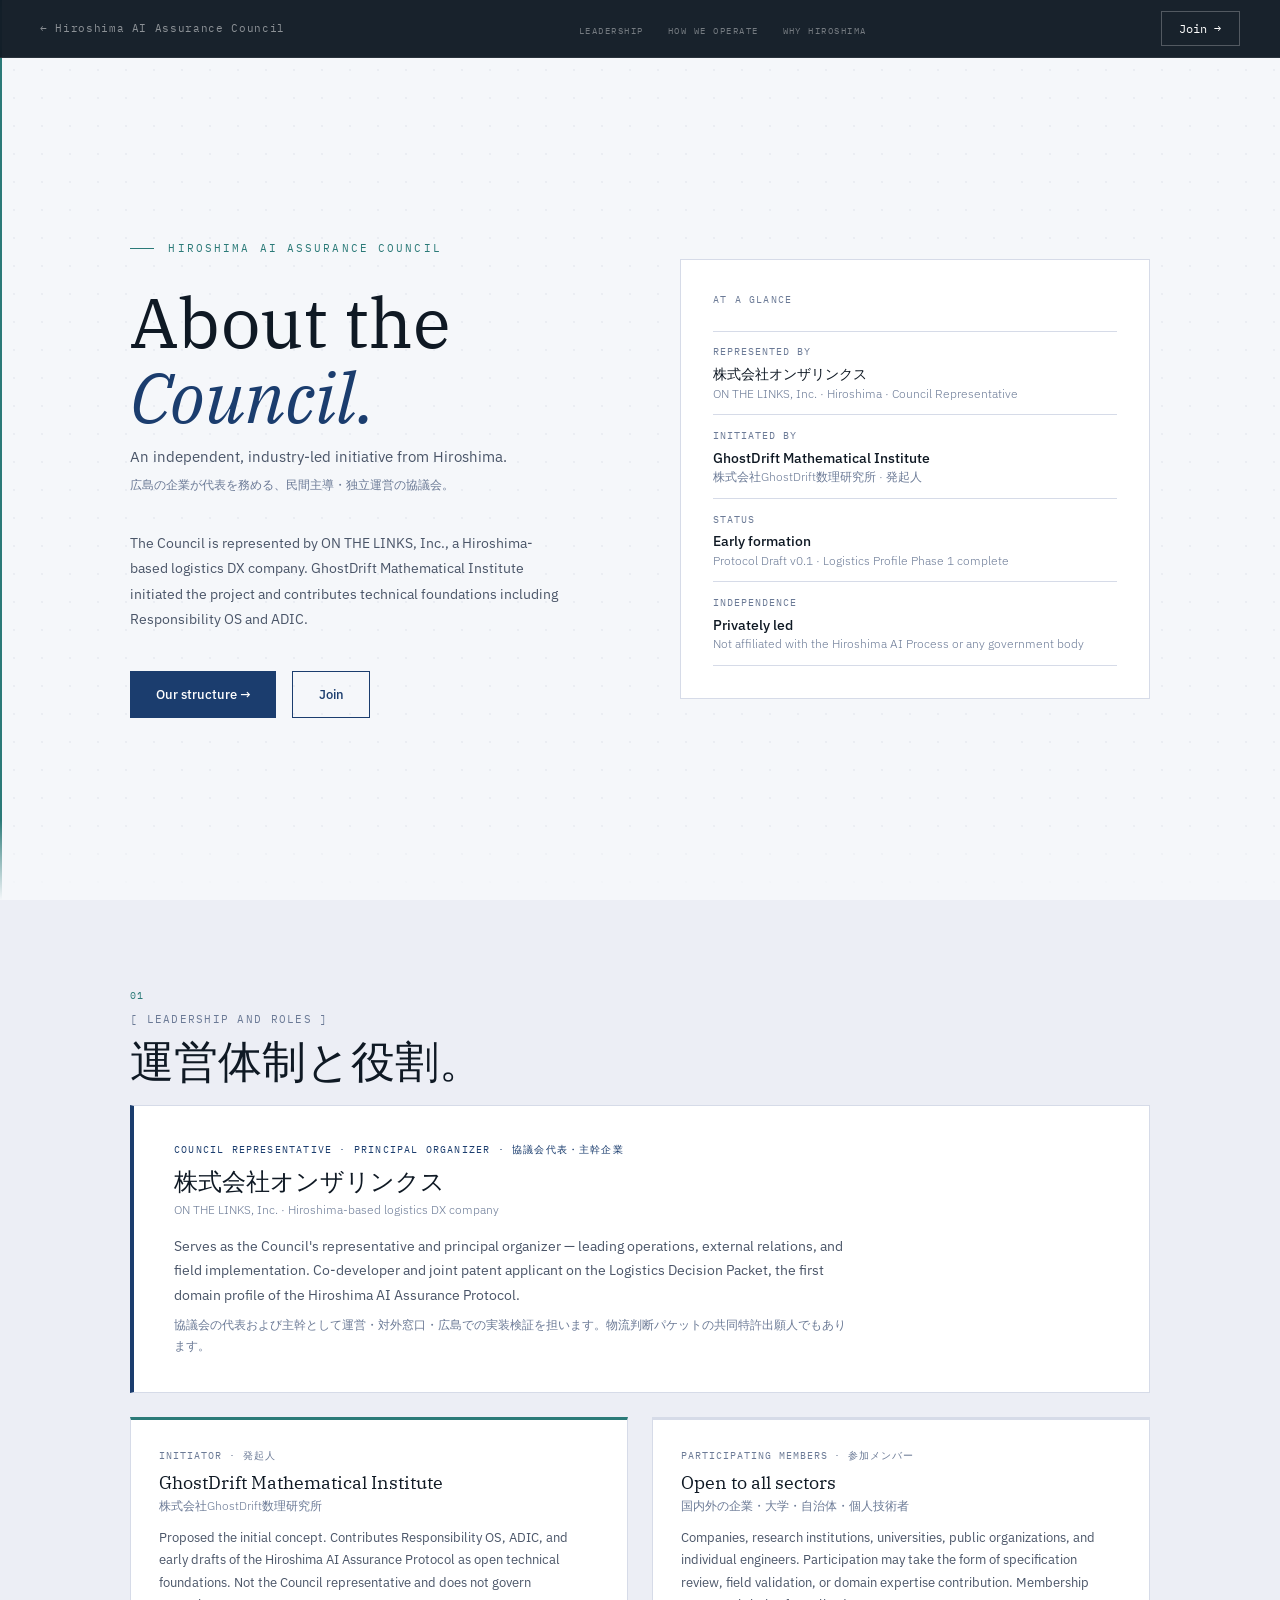
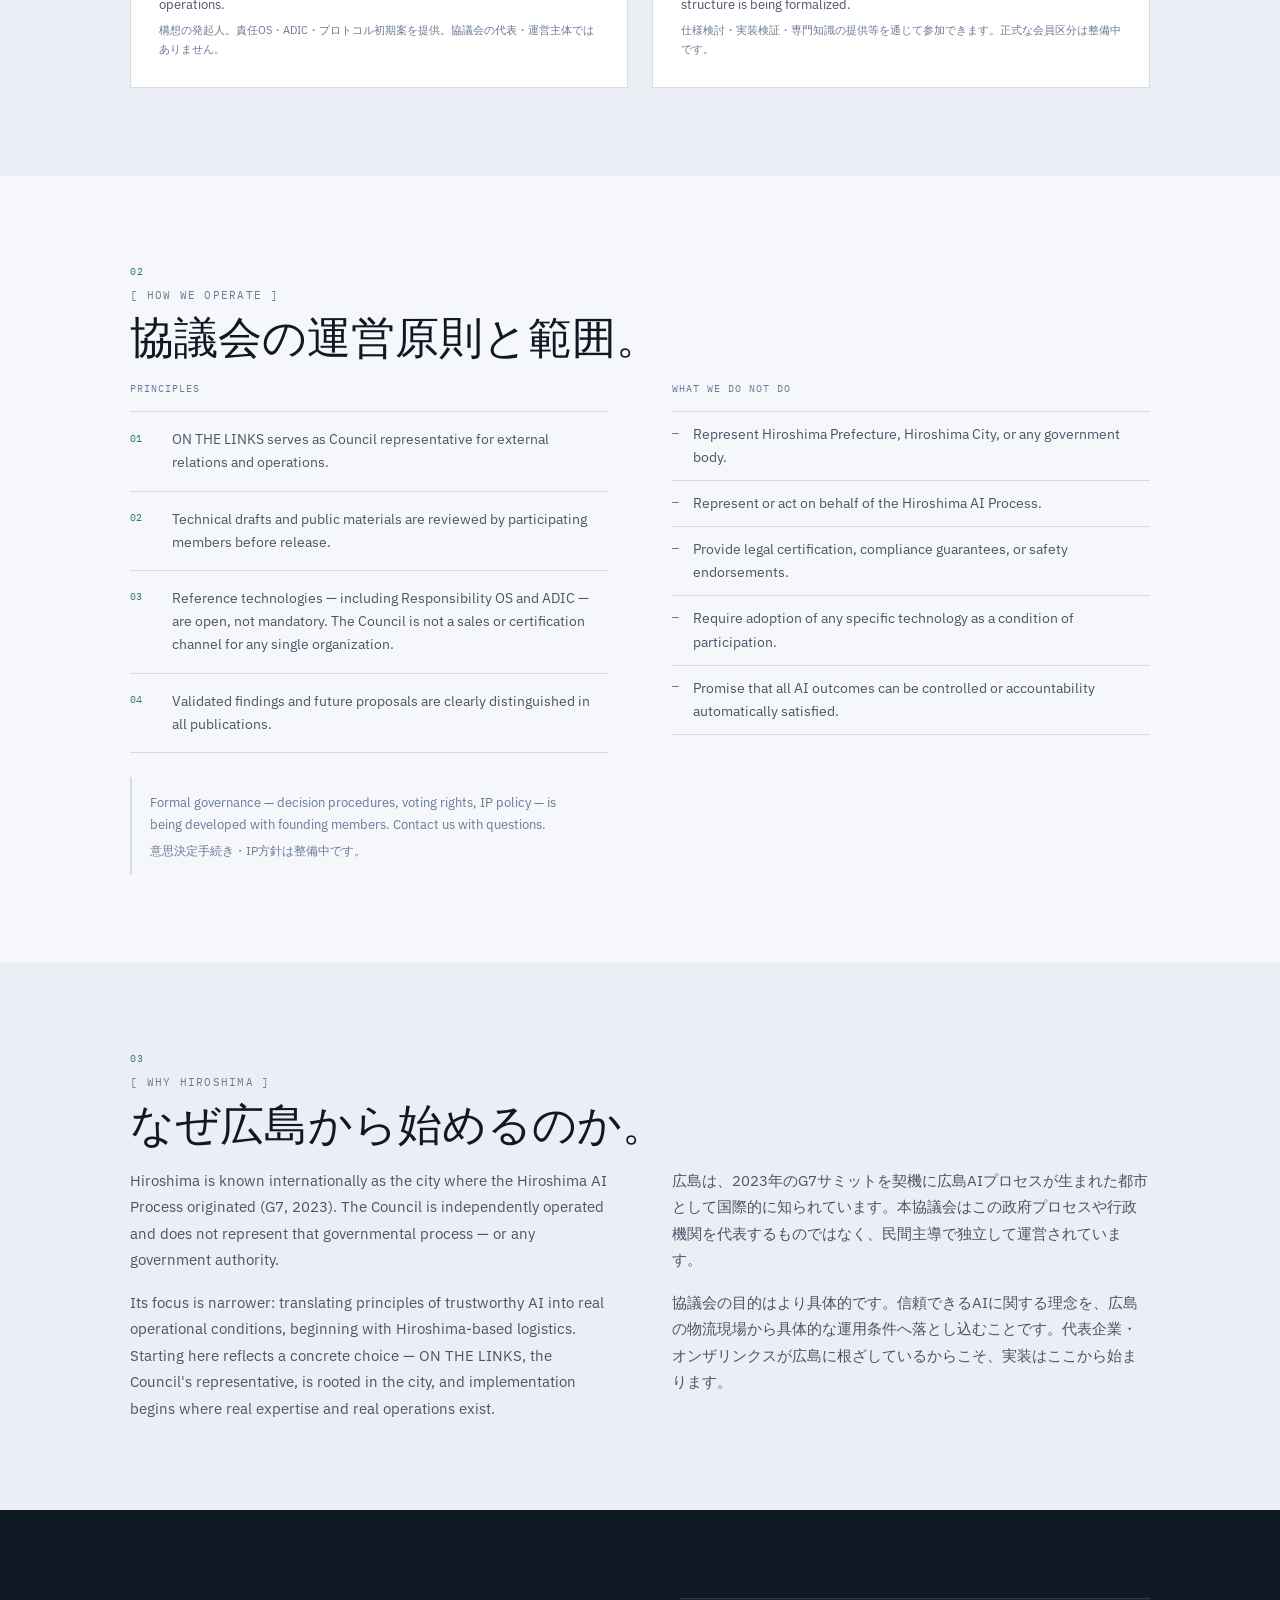
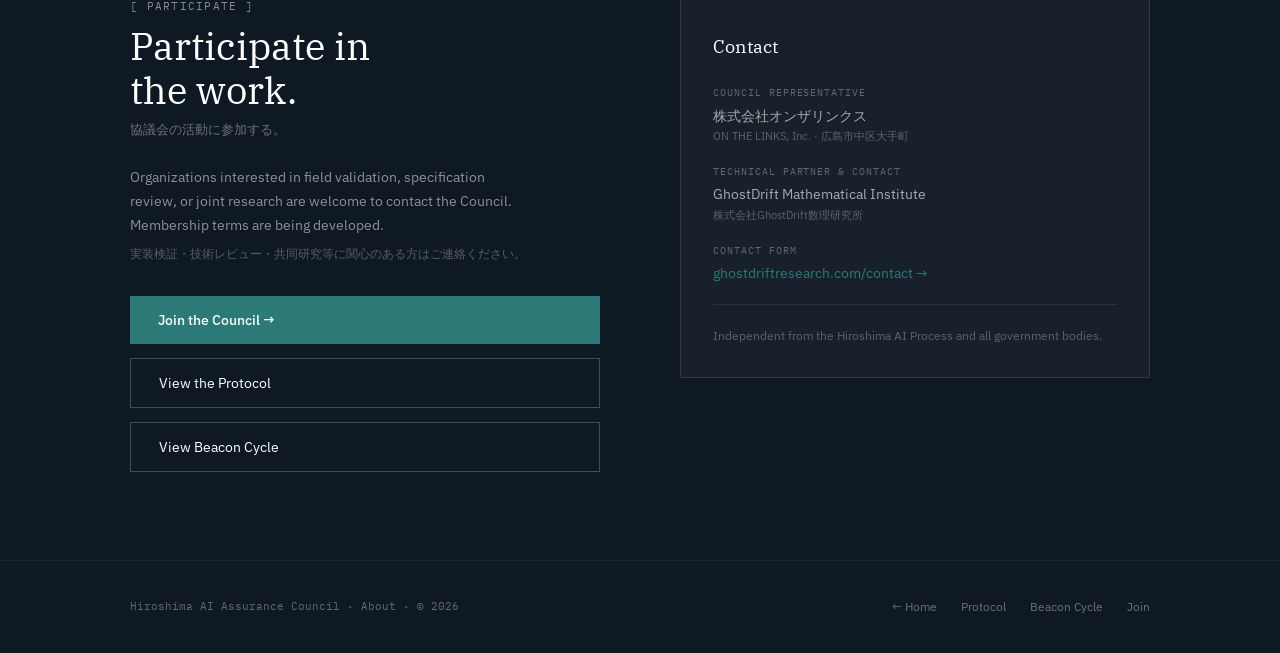
==== about.html @ 60a73d81 "Add files via upload" ====
<!DOCTYPE html>
<html lang="en">
<head>
<meta charset="UTF-8">
<meta name="viewport" content="width=device-width, initial-scale=1.0">
<title>About — Hiroshima AI Assurance Council</title>
<meta name="description" content="The Hiroshima AI Assurance Council is an independent, industry-led initiative represented by ON THE LINKS, Inc., a Hiroshima-based company. Initiated by GhostDrift Mathematical Institute.">
<meta property="og:title" content="About — Hiroshima AI Assurance Council">
<meta property="og:type" content="website">
<link rel="preconnect" href="https://fonts.googleapis.com">
<link href="https://fonts.googleapis.com/css2?family=IBM+Plex+Serif:ital,wght@0,300;0,400;0,500;1,300;1,400&family=IBM+Plex+Sans:wght@300;400;500;600&family=IBM+Plex+Mono:wght@400;500&display=swap" rel="stylesheet">
<style>
:root {
  --bg:#F5F7FA; --bg-alt:#ECEEF5; --bg-dk:#0F1924;
  --ink:#0F1924; --ink-mid:#4A5568; --ink-sub:#6B7A96;
  --brand:#1B3D6E; --accent:#2B7A78; --acc-pale:rgba(43,122,120,0.09);
  --rule:#D6DBE8; --white:#FFFFFF;
  --serif:'IBM Plex Serif',Georgia,serif;
  --sans:'IBM Plex Sans',system-ui,sans-serif;
  --mono:'IBM Plex Mono',monospace;
}
*,*::before,*::after{box-sizing:border-box;margin:0;padding:0}
html{scroll-behavior:smooth}
body{font-family:var(--sans);background:var(--bg);color:var(--ink);line-height:1.65;-webkit-font-smoothing:antialiased}
a{color:inherit;text-decoration:none}

.skip{position:absolute;top:-100%;left:0;background:var(--accent);color:var(--white);padding:0.5rem 1rem;font-size:0.9rem;z-index:999}
.skip:focus{top:0}

/* NAV */
.pnav{position:fixed;top:0;left:0;right:0;z-index:300;height:58px;display:flex;align-items:center;justify-content:space-between;gap:1rem;padding:0 2.5rem;background:rgba(15,25,36,0.96);backdrop-filter:blur(14px);border-bottom:1px solid rgba(255,255,255,0.08)}
.pnav-back{font-family:var(--mono);font-size:0.68rem;letter-spacing:0.06em;color:rgba(255,255,255,0.5);transition:color 0.18s;flex-shrink:0}
.pnav-back:hover{color:var(--accent)}
.pnav-links{display:flex;gap:1.5rem;list-style:none}
.pnav-links a{font-family:var(--mono);font-size:0.58rem;letter-spacing:0.16em;text-transform:uppercase;color:rgba(255,255,255,0.4);transition:color 0.18s}
.pnav-links a:hover{color:var(--accent)}
.pnav-right{display:flex;align-items:center;gap:1rem}
.pnav-join{font-family:var(--mono);font-size:0.74rem;color:var(--white);border:1px solid rgba(255,255,255,0.25);padding:0.42rem 1.1rem;transition:all 0.18s;flex-shrink:0}
.pnav-join:hover{border-color:var(--accent);color:var(--accent)}
.ham-btn{display:none;flex-direction:column;gap:5px;background:none;border:none;cursor:pointer;padding:0.4rem}
.ham-btn span{display:block;width:22px;height:1.5px;background:rgba(255,255,255,0.7);transition:all 0.2s}
.ham-btn[aria-expanded=true] span:nth-child(1){transform:translateY(6.5px) rotate(45deg)}
.ham-btn[aria-expanded=true] span:nth-child(2){opacity:0}
.ham-btn[aria-expanded=true] span:nth-child(3){transform:translateY(-6.5px) rotate(-45deg)}
.mobile-menu{display:none;position:fixed;top:58px;left:0;right:0;background:rgba(15,25,36,0.98);z-index:200;padding:1.25rem 2.5rem;flex-direction:column;border-bottom:1px solid rgba(255,255,255,0.08)}
.mobile-menu.open{display:flex}
.mobile-menu a{font-family:var(--mono);font-size:0.8rem;letter-spacing:0.1em;text-transform:uppercase;color:rgba(255,255,255,0.65);padding:0.75rem 0;border-bottom:1px solid rgba(255,255,255,0.07)}
.mobile-menu a:last-child{border-bottom:none}
.mobile-menu a:hover{color:var(--accent)}

/* SHARED */
.sec{padding:5.5rem 0;scroll-margin-top:58px}
.alt{background:var(--bg-alt)}
.dk{background:var(--bg-dk);color:var(--white)}
.wrap{max-width:1100px;margin:0 auto;padding:0 2.5rem}
.lbl{font-family:var(--mono);font-size:0.66rem;letter-spacing:0.12em;text-transform:uppercase;color:var(--ink-sub);margin-bottom:0.55rem}
.lbl::before{content:'[ '}.lbl::after{content:' ]'}
.lbl-lt{color:rgba(255,255,255,0.5)}
.sh{font-family:var(--serif);font-size:clamp(1.8rem,3.4vw,2.8rem);font-weight:400;line-height:1.1;color:var(--ink);margin-bottom:1.25rem}
.sh em{font-style:italic;color:var(--brand)}
.sh-lt{color:var(--white)}.sh-lt em{color:var(--accent)}
.sec-n{font-family:var(--mono);font-size:0.64rem;letter-spacing:0.12em;text-transform:uppercase;color:var(--accent);margin-bottom:0.4rem}
.two{display:grid;grid-template-columns:1fr 1fr;gap:4rem;align-items:start}
.row-r{display:flex;gap:0.85rem;padding:0.68rem 0;border-top:1px solid var(--rule);font-size:0.88rem;color:var(--ink-mid);align-items:flex-start}
.row-r:last-of-type{border-bottom:1px solid var(--rule)}
.rsym{font-family:var(--mono);font-size:0.68rem;flex-shrink:0;padding-top:0.12rem}
.ra{color:var(--accent)}.rs{color:var(--ink-sub)}

/* HERO */
#hero{position:relative;min-height:100svh;display:flex;align-items:center;background-color:var(--bg);background-image:radial-gradient(circle,rgba(27,61,110,0.052) 1px,transparent 1px);background-size:28px 28px;padding-top:58px}
#hero::before{content:'';position:absolute;left:0;top:0;bottom:0;width:2px;background:var(--accent)}
#hero::after{content:'';position:absolute;bottom:0;left:0;right:0;height:80px;background:linear-gradient(transparent,var(--bg));pointer-events:none}
.hero-grid{display:grid;grid-template-columns:1fr 1fr;gap:5rem;align-items:center;z-index:2;width:100%;max-width:1100px;margin:0 auto;padding:4rem 2.5rem}
.hero-tag{font-family:var(--mono);font-size:0.66rem;letter-spacing:0.2em;text-transform:uppercase;color:var(--accent);margin-bottom:1.75rem;display:flex;align-items:center;gap:0.9rem}
.hero-tag::before{content:'';width:24px;height:1px;background:var(--accent)}
.hero-h1{font-family:var(--serif);font-size:clamp(2.8rem,5.5vw,4.4rem);font-weight:400;line-height:1.06;color:var(--ink);margin-bottom:0.5rem}
.hero-h1 em{font-style:italic;color:var(--brand)}
.hero-sub{font-size:0.95rem;color:var(--ink-mid);max-width:440px;line-height:1.72;margin-bottom:0.3rem}
.hero-sub-ja{font-size:0.78rem;color:var(--ink-sub);max-width:440px;margin-bottom:2.25rem}
.hero-p{font-size:0.9rem;color:var(--ink-mid);max-width:440px;line-height:1.75;margin-bottom:2.5rem}
.btn-f{display:inline-flex;align-items:center;gap:0.4rem;padding:0.72rem 1.6rem;background:var(--brand);color:var(--white);font-size:0.84rem;font-weight:500;transition:background 0.18s}
.btn-f:hover{background:var(--accent)}
.btn-l{display:inline-flex;align-items:center;gap:0.4rem;padding:0.72rem 1.6rem;border:1px solid var(--brand);color:var(--brand);font-size:0.84rem;font-weight:500;transition:all 0.18s}
.btn-l:hover{background:var(--brand);color:var(--white)}

/* at-a-glance */
.aag{background:var(--white);border:1px solid var(--rule);padding:2rem}
.aag-title{font-family:var(--mono);font-size:0.62rem;letter-spacing:0.12em;text-transform:uppercase;color:var(--ink-sub);margin-bottom:1.4rem}
.aag-row{padding:0.8rem 0;border-top:1px solid var(--rule)}
.aag-row:last-child{border-bottom:1px solid var(--rule)}
.aag-lbl{font-family:var(--mono);font-size:0.61rem;letter-spacing:0.1em;text-transform:uppercase;color:var(--ink-sub);margin-bottom:0.28rem}
.aag-val{font-size:0.9rem;color:var(--ink);font-weight:500;line-height:1.3}
.aag-sub{font-size:0.76rem;color:var(--ink-sub);margin-top:0.12rem;font-weight:300;display:block}

/* LEADERSHIP */
.lp{background:var(--white);border:1px solid var(--rule);border-left:4px solid var(--brand);padding:2.25rem 2.5rem;margin-bottom:1.5rem}
.lp-role{font-family:var(--mono);font-size:0.62rem;letter-spacing:0.12em;text-transform:uppercase;color:var(--brand);margin-bottom:0.5rem}
.lp-name{font-family:var(--serif);font-size:1.5rem;font-weight:400;color:var(--ink);margin-bottom:0.2rem;line-height:1.2}
.lp-sub{font-size:0.78rem;color:var(--ink-sub);font-weight:300;display:block;margin-bottom:0.9rem}
.lp-desc{font-size:0.9rem;color:var(--ink-mid);line-height:1.7;max-width:680px}
.ls{display:grid;grid-template-columns:1fr 1fr;gap:1.5rem}
.lc{background:var(--white);border:1px solid var(--rule);border-top:3px solid var(--rule);padding:1.75rem}
.lc-acc{border-top-color:var(--accent)}
.lc-role{font-family:var(--mono);font-size:0.61rem;letter-spacing:0.1em;text-transform:uppercase;color:var(--ink-sub);margin-bottom:0.45rem}
.lc-name{font-family:var(--serif);font-size:1.1rem;font-weight:400;color:var(--ink);margin-bottom:0.18rem;line-height:1.2}
.lc-sub{font-size:0.74rem;color:var(--ink-sub);font-weight:300;display:block;margin-bottom:0.7rem}
.lc-desc{font-size:0.84rem;color:var(--ink-mid);line-height:1.65}

/* HOW WE OPERATE */
.op-list{display:flex;flex-direction:column}
.op-item{display:flex;gap:1.25rem;padding:1rem 0;border-top:1px solid var(--rule);align-items:flex-start}
.op-item:last-child{border-bottom:1px solid var(--rule)}
.op-n{font-family:var(--mono);font-size:0.62rem;color:var(--accent);flex-shrink:0;padding-top:0.15rem;min-width:1.4rem}
.op-text{font-size:0.88rem;color:var(--ink-mid);line-height:1.65}
.note-box{border-left:2px solid var(--rule);padding:0.85rem 1.1rem;font-size:0.84rem;color:var(--ink-sub);line-height:1.68}

/* WHY HIROSHIMA */
.why-prose p{font-size:0.93rem;color:var(--ink-mid);line-height:1.78;margin-bottom:1rem}
.why-prose p:last-child{margin-bottom:0}

/* CTA */
.cta-sec{padding:5.5rem 0;background:var(--bg-dk)}
.cta-grid{display:grid;grid-template-columns:1fr 1fr;gap:5rem;align-items:start}
.cta-h{font-family:var(--serif);font-size:clamp(1.6rem,3vw,2.4rem);font-weight:400;color:var(--white);line-height:1.15;margin-bottom:0.4rem}
.cta-ja{font-size:0.82rem;color:rgba(255,255,255,0.38);margin-bottom:1.5rem}
.cta-desc{font-size:0.88rem;color:rgba(255,255,255,0.52);line-height:1.72;margin-bottom:2rem;max-width:400px}
.cta-btns{display:flex;flex-direction:column;gap:0.85rem}
.btn-dk-f{display:inline-flex;align-items:center;gap:0.4rem;padding:0.8rem 1.75rem;background:var(--accent);color:var(--white);font-size:0.86rem;font-weight:500;transition:background 0.18s}
.btn-dk-f:hover{background:rgba(43,122,120,0.75)}
.btn-dk-l{display:inline-flex;align-items:center;gap:0.4rem;padding:0.8rem 1.75rem;border:1px solid rgba(255,255,255,0.22);color:var(--white);font-size:0.86rem;transition:all 0.18s}
.btn-dk-l:hover{border-color:var(--accent);color:var(--accent)}
.contact-box{padding:2rem;border:1px solid rgba(255,255,255,0.1);background:rgba(255,255,255,0.03)}
.cb-title{font-family:var(--serif);font-size:1.15rem;font-weight:400;color:var(--white);margin-bottom:1.5rem}
.cb-item{margin-bottom:1.2rem}
.cb-lbl{font-family:var(--mono);font-size:0.6rem;letter-spacing:0.1em;text-transform:uppercase;color:rgba(255,255,255,0.32);margin-bottom:0.28rem}
.cb-val{font-size:0.88rem;color:rgba(255,255,255,0.62);line-height:1.5}
.cb-sub{display:block;font-size:0.78em;color:rgba(255,255,255,0.3);margin-top:0.1rem}
.cb-link{color:var(--accent)}
.cb-link:hover{opacity:0.8}

footer{background:var(--bg-dk);border-top:1px solid rgba(255,255,255,0.07);padding:2.25rem 0}
.ft{display:flex;justify-content:space-between;align-items:center;gap:2rem;flex-wrap:wrap}
.ft-l{font-family:var(--mono);font-size:0.68rem;color:rgba(255,255,255,0.35)}
.ft-r{display:flex;gap:1.5rem;flex-wrap:wrap}
.ft-r a{font-size:0.76rem;color:rgba(255,255,255,0.38);transition:color 0.18s}
.ft-r a:hover{color:var(--accent)}

@media(max-width:860px){
  .pnav-links{display:none}.ham-btn{display:flex}
  .hero-grid,.two,.cta-grid{grid-template-columns:1fr;gap:2.5rem}
  .hero-grid{padding:3rem 1.5rem}
  .ls{grid-template-columns:1fr;gap:1.25rem}
  .ft{flex-direction:column;align-items:flex-start;gap:1rem}
}
@media(prefers-reduced-motion:reduce){html{scroll-behavior:auto}*{transition:none !important}}
</style>
</head>
<body>

<a href="#main" class="skip">Skip to main content</a>

<nav aria-label="Page navigation">
  <div class="pnav">
    <a href="haac-lp.html" class="pnav-back">← Hiroshima AI Assurance Council</a>
    <ul class="pnav-links">
      <li><a href="#leadership">LEADERSHIP</a></li>
      <li><a href="#operations">HOW WE OPERATE</a></li>
      <li><a href="#why">WHY HIROSHIMA</a></li>
    </ul>
    <div class="pnav-right">
      <button class="ham-btn" aria-expanded="false" aria-controls="mobile-menu" aria-label="Open menu" onclick="toggleMenu(this)">
        <span></span><span></span><span></span>
      </button>
      <a href="join-the-council.html" class="pnav-join">Join →</a>
    </div>
  </div>
</nav>

<div class="mobile-menu" id="mobile-menu" role="dialog">
  <a href="#leadership" onclick="closeMenu()">Leadership</a>
  <a href="#operations" onclick="closeMenu()">How we operate</a>
  <a href="#why" onclick="closeMenu()">Why Hiroshima</a>
  <a href="join-the-council.html" onclick="closeMenu()">Join the Council →</a>
  <a href="haac-lp.html">← Council Home</a>
</div>

<main id="main">

<!-- HERO -->
<section id="hero" aria-label="About">
  <div class="hero-grid">
    <div>
      <div class="hero-tag">Hiroshima AI Assurance Council</div>
      <h1 class="hero-h1">About the<br><em>Council.</em></h1>
      <p class="hero-sub">An independent, industry-led initiative from Hiroshima.</p>
      <p class="hero-sub-ja" lang="ja">広島の企業が代表を務める、民間主導・独立運営の協議会。</p>
      <p class="hero-p">The Council is represented by ON THE LINKS, Inc., a Hiroshima-based logistics DX company. GhostDrift Mathematical Institute initiated the project and contributes technical foundations including Responsibility OS and ADIC.</p>
      <div style="display:flex;gap:1rem;flex-wrap:wrap">
        <a href="#leadership" class="btn-f">Our structure →</a>
        <a href="join-the-council.html" class="btn-l">Join</a>
      </div>
    </div>
    <div>
      <div class="aag">
        <div class="aag-title">At a glance</div>
        <div class="aag-row">
          <div class="aag-lbl">Represented by</div>
          <div class="aag-val">株式会社オンザリンクス<span class="aag-sub">ON THE LINKS, Inc. · Hiroshima · Council Representative</span></div>
        </div>
        <div class="aag-row">
          <div class="aag-lbl">Initiated by</div>
          <div class="aag-val">GhostDrift Mathematical Institute<span class="aag-sub" lang="ja">株式会社GhostDrift数理研究所 · 発起人</span></div>
        </div>
        <div class="aag-row">
          <div class="aag-lbl">Status</div>
          <div class="aag-val">Early formation<span class="aag-sub">Protocol Draft v0.1 · Logistics Profile Phase 1 complete</span></div>
        </div>
        <div class="aag-row">
          <div class="aag-lbl">Independence</div>
          <div class="aag-val">Privately led<span class="aag-sub">Not affiliated with the Hiroshima AI Process or any government body</span></div>
        </div>
      </div>
    </div>
  </div>
</section>

<!-- LEADERSHIP -->
<section id="leadership" class="sec alt">
  <div class="wrap">
    <div class="sec-n">01</div>
    <div class="lbl">Leadership and roles</div>
    <h2 class="sh">運営体制と役割。</h2>

    <div class="lp">
      <div class="lp-role">Council Representative · Principal Organizer · 協議会代表・主幹企業</div>
      <div class="lp-name">株式会社オンザリンクス</div>
      <span class="lp-sub">ON THE LINKS, Inc. · Hiroshima-based logistics DX company</span>
      <p class="lp-desc">Serves as the Council's representative and principal organizer — leading operations, external relations, and field implementation. Co-developer and joint patent applicant on the Logistics Decision Packet, the first domain profile of the Hiroshima AI Assurance Protocol.<span style="display:block;font-size:0.84em;color:var(--ink-sub);margin-top:0.5rem;" lang="ja">協議会の代表および主幹として運営・対外窓口・広島での実装検証を担います。物流判断パケットの共同特許出願人でもあります。</span></p>
    </div>

    <div class="ls">
      <div class="lc lc-acc">
        <div class="lc-role">Initiator · 発起人</div>
        <div class="lc-name">GhostDrift Mathematical Institute</div>
        <span class="lc-sub" lang="ja">株式会社GhostDrift数理研究所</span>
        <p class="lc-desc">Proposed the initial concept. Contributes Responsibility OS, ADIC, and early drafts of the Hiroshima AI Assurance Protocol as open technical foundations. Not the Council representative and does not govern operations.<span style="display:block;font-size:0.84em;color:var(--ink-sub);margin-top:0.4rem;" lang="ja">構想の発起人。責任OS・ADIC・プロトコル初期案を提供。協議会の代表・運営主体ではありません。</span></p>
      </div>
      <div class="lc">
        <div class="lc-role">Participating Members · 参加メンバー</div>
        <div class="lc-name">Open to all sectors</div>
        <span class="lc-sub" lang="ja">国内外の企業・大学・自治体・個人技術者</span>
        <p class="lc-desc">Companies, research institutions, universities, public organizations, and individual engineers. Participation may take the form of specification review, field validation, or domain expertise contribution. Membership structure is being formalized.<span style="display:block;font-size:0.84em;color:var(--ink-sub);margin-top:0.4rem;" lang="ja">仕様検討・実装検証・専門知識の提供等を通じて参加できます。正式な会員区分は整備中です。</span></p>
      </div>
    </div>
  </div>
</section>

<!-- HOW WE OPERATE -->
<section id="operations" class="sec">
  <div class="wrap">
    <div class="sec-n">02</div>
    <div class="lbl">How we operate</div>
    <h2 class="sh">協議会の運営原則と範囲。</h2>
    <div class="two">
      <div>
        <div style="font-family:var(--mono);font-size:0.63rem;letter-spacing:0.1em;text-transform:uppercase;color:var(--ink-sub);margin-bottom:0.85rem;">Principles</div>
        <div class="op-list">
          <div class="op-item"><span class="op-n">01</span><span class="op-text">ON THE LINKS serves as Council representative for external relations and operations.</span></div>
          <div class="op-item"><span class="op-n">02</span><span class="op-text">Technical drafts and public materials are reviewed by participating members before release.</span></div>
          <div class="op-item"><span class="op-n">03</span><span class="op-text">Reference technologies — including Responsibility OS and ADIC — are open, not mandatory. The Council is not a sales or certification channel for any single organization.</span></div>
          <div class="op-item"><span class="op-n">04</span><span class="op-text">Validated findings and future proposals are clearly distinguished in all publications.</span></div>
        </div>
        <div class="note-box" style="margin-top:1.5rem">Formal governance — decision procedures, voting rights, IP policy — is being developed with founding members. Contact us with questions.<span style="display:block;font-size:0.9em;margin-top:0.3rem;" lang="ja">意思決定手続き・IP方針は整備中です。</span></div>
      </div>
      <div>
        <div style="font-family:var(--mono);font-size:0.63rem;letter-spacing:0.1em;text-transform:uppercase;color:var(--ink-sub);margin-bottom:0.85rem;">What we do not do</div>
        <div class="row-r"><span class="rsym rs">—</span><span>Represent Hiroshima Prefecture, Hiroshima City, or any government body.</span></div>
        <div class="row-r"><span class="rsym rs">—</span><span>Represent or act on behalf of the Hiroshima AI Process.</span></div>
        <div class="row-r"><span class="rsym rs">—</span><span>Provide legal certification, compliance guarantees, or safety endorsements.</span></div>
        <div class="row-r"><span class="rsym rs">—</span><span>Require adoption of any specific technology as a condition of participation.</span></div>
        <div class="row-r"><span class="rsym rs">—</span><span>Promise that all AI outcomes can be controlled or accountability automatically satisfied.</span></div>
      </div>
    </div>
  </div>
</section>

<!-- WHY HIROSHIMA -->
<section id="why" class="sec alt">
  <div class="wrap">
    <div class="sec-n">03</div>
    <div class="lbl">Why Hiroshima</div>
    <h2 class="sh">なぜ広島から始めるのか。</h2>
    <div class="two">
      <div class="why-prose">
        <p>Hiroshima is known internationally as the city where the Hiroshima AI Process originated (G7, 2023). The Council is independently operated and does not represent that governmental process — or any government authority.</p>
        <p>Its focus is narrower: translating principles of trustworthy AI into real operational conditions, beginning with Hiroshima-based logistics. Starting here reflects a concrete choice — ON THE LINKS, the Council's representative, is rooted in the city, and implementation begins where real expertise and real operations exist.</p>
      </div>
      <div class="why-prose" lang="ja">
        <p>広島は、2023年のG7サミットを契機に広島AIプロセスが生まれた都市として国際的に知られています。本協議会はこの政府プロセスや行政機関を代表するものではなく、民間主導で独立して運営されています。</p>
        <p>協議会の目的はより具体的です。信頼できるAIに関する理念を、広島の物流現場から具体的な運用条件へ落とし込むことです。代表企業・オンザリンクスが広島に根ざしているからこそ、実装はここから始まります。</p>
      </div>
    </div>
  </div>
</section>

<!-- CTA -->
<section class="cta-sec" id="contact" aria-label="Join">
  <div class="wrap">
    <div class="cta-grid">
      <div>
        <div class="lbl lbl-lt">Participate</div>
        <div class="cta-h">Participate in<br>the work.</div>
        <div class="cta-ja" lang="ja">協議会の活動に参加する。</div>
        <p class="cta-desc">Organizations interested in field validation, specification review, or joint research are welcome to contact the Council. Membership terms are being developed.<span style="display:block;font-size:0.84em;margin-top:0.4rem;color:rgba(255,255,255,0.3);" lang="ja">実装検証・技術レビュー・共同研究等に関心のある方はご連絡ください。</span></p>
        <div class="cta-btns">
          <a href="join-the-council.html" class="btn-dk-f">Join the Council →</a>
          <a href="haac-protocol.html" class="btn-dk-l">View the Protocol</a>
          <a href="beacon-cycle.html" class="btn-dk-l">View Beacon Cycle</a>
        </div>
      </div>
      <div class="contact-box">
        <div class="cb-title">Contact</div>
        <div class="cb-item">
          <div class="cb-lbl">Council representative</div>
          <div class="cb-val"><span lang="ja">株式会社オンザリンクス</span><span class="cb-sub" lang="ja">ON THE LINKS, Inc. · 広島市中区大手町</span></div>
        </div>
        <div class="cb-item">
          <div class="cb-lbl">Technical partner &amp; contact</div>
          <div class="cb-val">GhostDrift Mathematical Institute<span class="cb-sub" lang="ja">株式会社GhostDrift数理研究所</span></div>
        </div>
        <div class="cb-item">
          <div class="cb-lbl">Contact form</div>
          <div class="cb-val"><a href="https://www.ghostdriftresearch.com/contact" target="_blank" rel="noopener noreferrer" class="cb-link">ghostdriftresearch.com/contact →</a></div>
        </div>
        <div style="margin-top:1.25rem;padding-top:1.25rem;border-top:1px solid rgba(255,255,255,0.08);font-size:0.78rem;color:rgba(255,255,255,0.3);line-height:1.62">Independent from the Hiroshima AI Process and all government bodies.</div>
      </div>
    </div>
  </div>
</section>

</main>

<footer>
  <div class="wrap">
    <div class="ft">
      <div class="ft-l">Hiroshima AI Assurance Council · About · © 2026</div>
      <div class="ft-r">
        <a href="haac-lp.html">← Home</a>
        <a href="haac-protocol.html">Protocol</a>
        <a href="beacon-cycle.html">Beacon Cycle</a>
        <a href="join-the-council.html">Join</a>
      </div>
    </div>
  </div>
</footer>

<script>
function toggleMenu(btn){
  var menu=document.getElementById('mobile-menu');
  var expanded=btn.getAttribute('aria-expanded')==='true';
  btn.setAttribute('aria-expanded',!expanded);
  menu.classList.toggle('open');
}
function closeMenu(){
  var menu=document.getElementById('mobile-menu');
  var btn=document.querySelector('.ham-btn');
  if(btn)btn.setAttribute('aria-expanded','false');
  menu.classList.remove('open');
}
document.addEventListener('click',function(e){
  var menu=document.getElementById('mobile-menu');
  var btn=document.querySelector('.ham-btn');
  if(menu&&menu.classList.contains('open')&&!menu.contains(e.target)&&btn&&!btn.contains(e.target)){closeMenu();}
});
</script>
</body>
</html>
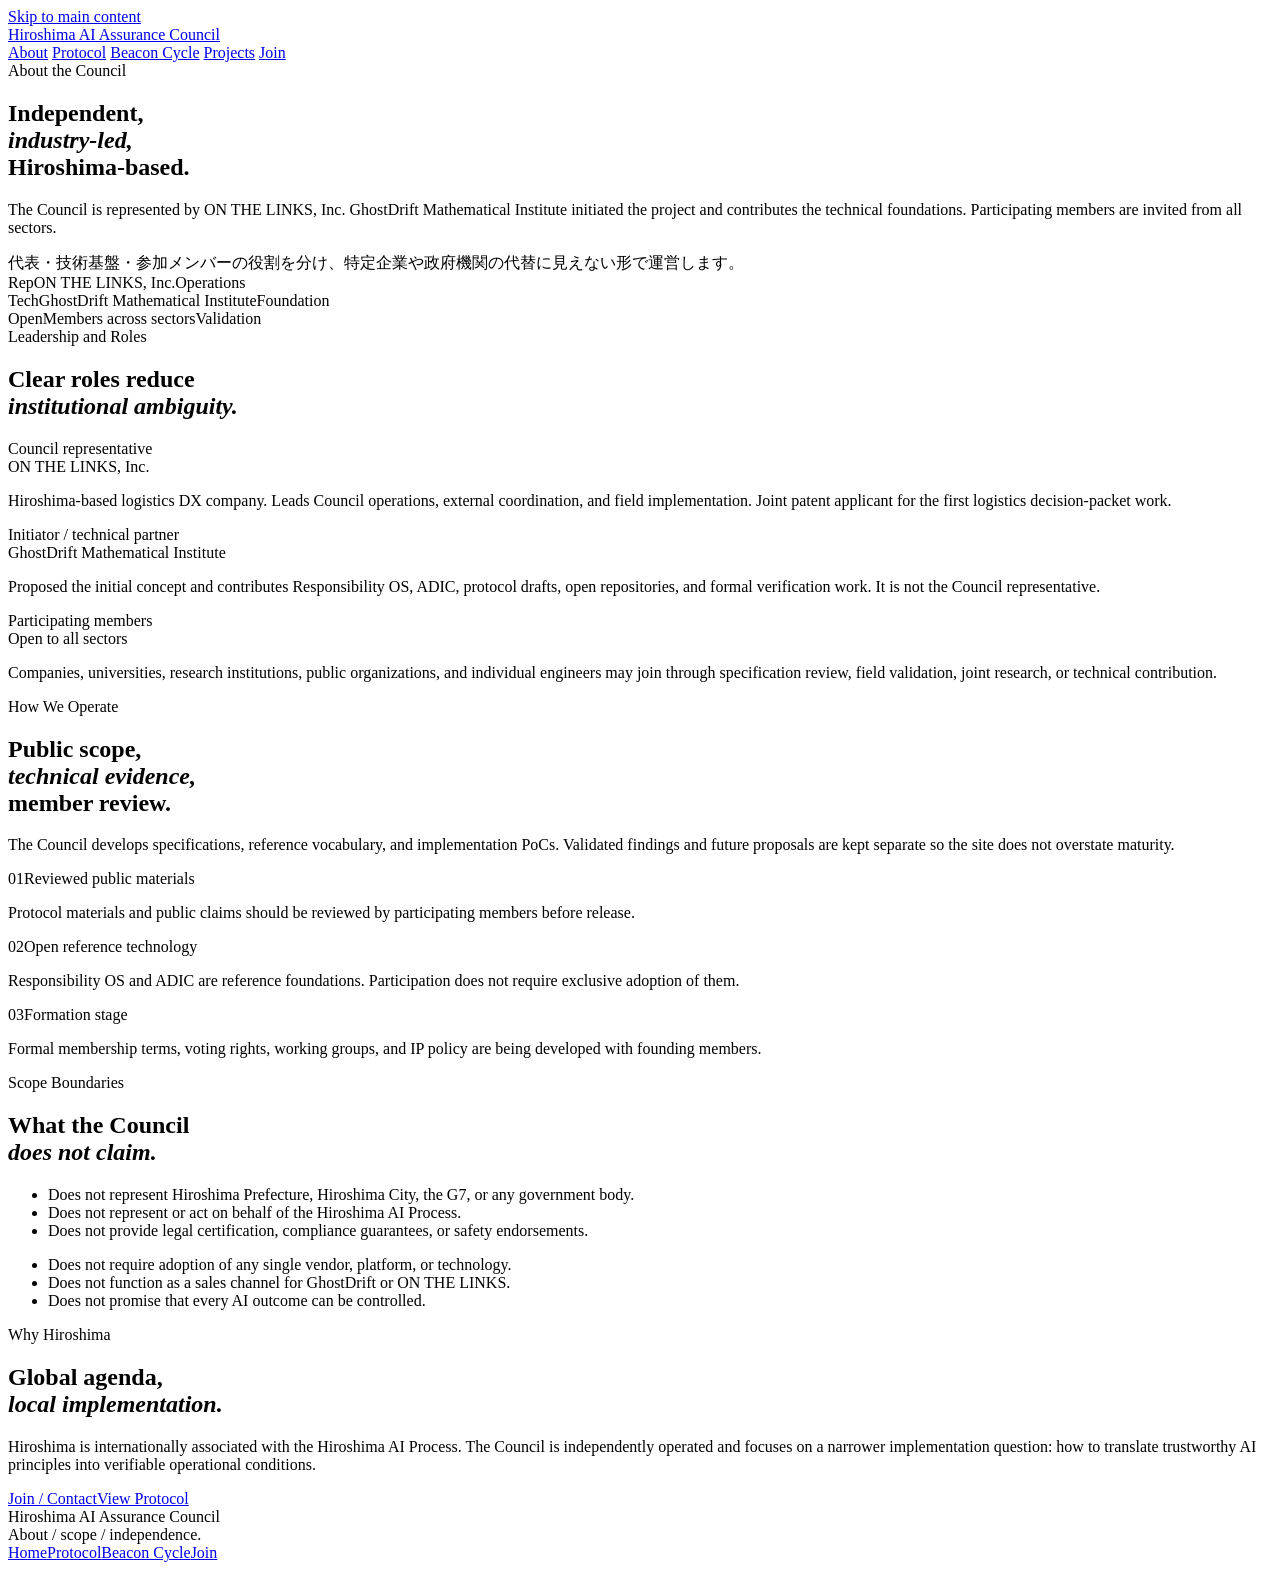
==== commit 609582fe: "Update about.html" ====
--- a/about.html
+++ b/about.html
@@ -3,375 +3,108 @@
 <head>
 <meta charset="UTF-8">
 <meta name="viewport" content="width=device-width, initial-scale=1.0">
-<title>About — Hiroshima AI Assurance Council</title>
-<meta name="description" content="The Hiroshima AI Assurance Council is an independent, industry-led initiative represented by ON THE LINKS, Inc., a Hiroshima-based company. Initiated by GhostDrift Mathematical Institute.">
-<meta property="og:title" content="About — Hiroshima AI Assurance Council">
+<title>About - Hiroshima AI Assurance Council</title>
+<meta name="description" content="Leadership, scope, and independence of the Hiroshima AI Assurance Council.">
+<meta property="og:title" content="About - Hiroshima AI Assurance Council">
 <meta property="og:type" content="website">
 <link rel="preconnect" href="https://fonts.googleapis.com">
-<link href="https://fonts.googleapis.com/css2?family=IBM+Plex+Serif:ital,wght@0,300;0,400;0,500;1,300;1,400&family=IBM+Plex+Sans:wght@300;400;500;600&family=IBM+Plex+Mono:wght@400;500&display=swap" rel="stylesheet">
-<style>
-:root {
-  --bg:#F5F7FA; --bg-alt:#ECEEF5; --bg-dk:#0F1924;
-  --ink:#0F1924; --ink-mid:#4A5568; --ink-sub:#6B7A96;
-  --brand:#1B3D6E; --accent:#2B7A78; --acc-pale:rgba(43,122,120,0.09);
-  --rule:#D6DBE8; --white:#FFFFFF;
-  --serif:'IBM Plex Serif',Georgia,serif;
-  --sans:'IBM Plex Sans',system-ui,sans-serif;
-  --mono:'IBM Plex Mono',monospace;
-}
-*,*::before,*::after{box-sizing:border-box;margin:0;padding:0}
-html{scroll-behavior:smooth}
-body{font-family:var(--sans);background:var(--bg);color:var(--ink);line-height:1.65;-webkit-font-smoothing:antialiased}
-a{color:inherit;text-decoration:none}
-
-.skip{position:absolute;top:-100%;left:0;background:var(--accent);color:var(--white);padding:0.5rem 1rem;font-size:0.9rem;z-index:999}
-.skip:focus{top:0}
-
-/* NAV */
-.pnav{position:fixed;top:0;left:0;right:0;z-index:300;height:58px;display:flex;align-items:center;justify-content:space-between;gap:1rem;padding:0 2.5rem;background:rgba(15,25,36,0.96);backdrop-filter:blur(14px);border-bottom:1px solid rgba(255,255,255,0.08)}
-.pnav-back{font-family:var(--mono);font-size:0.68rem;letter-spacing:0.06em;color:rgba(255,255,255,0.5);transition:color 0.18s;flex-shrink:0}
-.pnav-back:hover{color:var(--accent)}
-.pnav-links{display:flex;gap:1.5rem;list-style:none}
-.pnav-links a{font-family:var(--mono);font-size:0.58rem;letter-spacing:0.16em;text-transform:uppercase;color:rgba(255,255,255,0.4);transition:color 0.18s}
-.pnav-links a:hover{color:var(--accent)}
-.pnav-right{display:flex;align-items:center;gap:1rem}
-.pnav-join{font-family:var(--mono);font-size:0.74rem;color:var(--white);border:1px solid rgba(255,255,255,0.25);padding:0.42rem 1.1rem;transition:all 0.18s;flex-shrink:0}
-.pnav-join:hover{border-color:var(--accent);color:var(--accent)}
-.ham-btn{display:none;flex-direction:column;gap:5px;background:none;border:none;cursor:pointer;padding:0.4rem}
-.ham-btn span{display:block;width:22px;height:1.5px;background:rgba(255,255,255,0.7);transition:all 0.2s}
-.ham-btn[aria-expanded=true] span:nth-child(1){transform:translateY(6.5px) rotate(45deg)}
-.ham-btn[aria-expanded=true] span:nth-child(2){opacity:0}
-.ham-btn[aria-expanded=true] span:nth-child(3){transform:translateY(-6.5px) rotate(-45deg)}
-.mobile-menu{display:none;position:fixed;top:58px;left:0;right:0;background:rgba(15,25,36,0.98);z-index:200;padding:1.25rem 2.5rem;flex-direction:column;border-bottom:1px solid rgba(255,255,255,0.08)}
-.mobile-menu.open{display:flex}
-.mobile-menu a{font-family:var(--mono);font-size:0.8rem;letter-spacing:0.1em;text-transform:uppercase;color:rgba(255,255,255,0.65);padding:0.75rem 0;border-bottom:1px solid rgba(255,255,255,0.07)}
-.mobile-menu a:last-child{border-bottom:none}
-.mobile-menu a:hover{color:var(--accent)}
-
-/* SHARED */
-.sec{padding:5.5rem 0;scroll-margin-top:58px}
-.alt{background:var(--bg-alt)}
-.dk{background:var(--bg-dk);color:var(--white)}
-.wrap{max-width:1100px;margin:0 auto;padding:0 2.5rem}
-.lbl{font-family:var(--mono);font-size:0.66rem;letter-spacing:0.12em;text-transform:uppercase;color:var(--ink-sub);margin-bottom:0.55rem}
-.lbl::before{content:'[ '}.lbl::after{content:' ]'}
-.lbl-lt{color:rgba(255,255,255,0.5)}
-.sh{font-family:var(--serif);font-size:clamp(1.8rem,3.4vw,2.8rem);font-weight:400;line-height:1.1;color:var(--ink);margin-bottom:1.25rem}
-.sh em{font-style:italic;color:var(--brand)}
-.sh-lt{color:var(--white)}.sh-lt em{color:var(--accent)}
-.sec-n{font-family:var(--mono);font-size:0.64rem;letter-spacing:0.12em;text-transform:uppercase;color:var(--accent);margin-bottom:0.4rem}
-.two{display:grid;grid-template-columns:1fr 1fr;gap:4rem;align-items:start}
-.row-r{display:flex;gap:0.85rem;padding:0.68rem 0;border-top:1px solid var(--rule);font-size:0.88rem;color:var(--ink-mid);align-items:flex-start}
-.row-r:last-of-type{border-bottom:1px solid var(--rule)}
-.rsym{font-family:var(--mono);font-size:0.68rem;flex-shrink:0;padding-top:0.12rem}
-.ra{color:var(--accent)}.rs{color:var(--ink-sub)}
-
-/* HERO */
-#hero{position:relative;min-height:100svh;display:flex;align-items:center;background-color:var(--bg);background-image:radial-gradient(circle,rgba(27,61,110,0.052) 1px,transparent 1px);background-size:28px 28px;padding-top:58px}
-#hero::before{content:'';position:absolute;left:0;top:0;bottom:0;width:2px;background:var(--accent)}
-#hero::after{content:'';position:absolute;bottom:0;left:0;right:0;height:80px;background:linear-gradient(transparent,var(--bg));pointer-events:none}
-.hero-grid{display:grid;grid-template-columns:1fr 1fr;gap:5rem;align-items:center;z-index:2;width:100%;max-width:1100px;margin:0 auto;padding:4rem 2.5rem}
-.hero-tag{font-family:var(--mono);font-size:0.66rem;letter-spacing:0.2em;text-transform:uppercase;color:var(--accent);margin-bottom:1.75rem;display:flex;align-items:center;gap:0.9rem}
-.hero-tag::before{content:'';width:24px;height:1px;background:var(--accent)}
-.hero-h1{font-family:var(--serif);font-size:clamp(2.8rem,5.5vw,4.4rem);font-weight:400;line-height:1.06;color:var(--ink);margin-bottom:0.5rem}
-.hero-h1 em{font-style:italic;color:var(--brand)}
-.hero-sub{font-size:0.95rem;color:var(--ink-mid);max-width:440px;line-height:1.72;margin-bottom:0.3rem}
-.hero-sub-ja{font-size:0.78rem;color:var(--ink-sub);max-width:440px;margin-bottom:2.25rem}
-.hero-p{font-size:0.9rem;color:var(--ink-mid);max-width:440px;line-height:1.75;margin-bottom:2.5rem}
-.btn-f{display:inline-flex;align-items:center;gap:0.4rem;padding:0.72rem 1.6rem;background:var(--brand);color:var(--white);font-size:0.84rem;font-weight:500;transition:background 0.18s}
-.btn-f:hover{background:var(--accent)}
-.btn-l{display:inline-flex;align-items:center;gap:0.4rem;padding:0.72rem 1.6rem;border:1px solid var(--brand);color:var(--brand);font-size:0.84rem;font-weight:500;transition:all 0.18s}
-.btn-l:hover{background:var(--brand);color:var(--white)}
-
-/* at-a-glance */
-.aag{background:var(--white);border:1px solid var(--rule);padding:2rem}
-.aag-title{font-family:var(--mono);font-size:0.62rem;letter-spacing:0.12em;text-transform:uppercase;color:var(--ink-sub);margin-bottom:1.4rem}
-.aag-row{padding:0.8rem 0;border-top:1px solid var(--rule)}
-.aag-row:last-child{border-bottom:1px solid var(--rule)}
-.aag-lbl{font-family:var(--mono);font-size:0.61rem;letter-spacing:0.1em;text-transform:uppercase;color:var(--ink-sub);margin-bottom:0.28rem}
-.aag-val{font-size:0.9rem;color:var(--ink);font-weight:500;line-height:1.3}
-.aag-sub{font-size:0.76rem;color:var(--ink-sub);margin-top:0.12rem;font-weight:300;display:block}
-
-/* LEADERSHIP */
-.lp{background:var(--white);border:1px solid var(--rule);border-left:4px solid var(--brand);padding:2.25rem 2.5rem;margin-bottom:1.5rem}
-.lp-role{font-family:var(--mono);font-size:0.62rem;letter-spacing:0.12em;text-transform:uppercase;color:var(--brand);margin-bottom:0.5rem}
-.lp-name{font-family:var(--serif);font-size:1.5rem;font-weight:400;color:var(--ink);margin-bottom:0.2rem;line-height:1.2}
-.lp-sub{font-size:0.78rem;color:var(--ink-sub);font-weight:300;display:block;margin-bottom:0.9rem}
-.lp-desc{font-size:0.9rem;color:var(--ink-mid);line-height:1.7;max-width:680px}
-.ls{display:grid;grid-template-columns:1fr 1fr;gap:1.5rem}
-.lc{background:var(--white);border:1px solid var(--rule);border-top:3px solid var(--rule);padding:1.75rem}
-.lc-acc{border-top-color:var(--accent)}
-.lc-role{font-family:var(--mono);font-size:0.61rem;letter-spacing:0.1em;text-transform:uppercase;color:var(--ink-sub);margin-bottom:0.45rem}
-.lc-name{font-family:var(--serif);font-size:1.1rem;font-weight:400;color:var(--ink);margin-bottom:0.18rem;line-height:1.2}
-.lc-sub{font-size:0.74rem;color:var(--ink-sub);font-weight:300;display:block;margin-bottom:0.7rem}
-.lc-desc{font-size:0.84rem;color:var(--ink-mid);line-height:1.65}
-
-/* HOW WE OPERATE */
-.op-list{display:flex;flex-direction:column}
-.op-item{display:flex;gap:1.25rem;padding:1rem 0;border-top:1px solid var(--rule);align-items:flex-start}
-.op-item:last-child{border-bottom:1px solid var(--rule)}
-.op-n{font-family:var(--mono);font-size:0.62rem;color:var(--accent);flex-shrink:0;padding-top:0.15rem;min-width:1.4rem}
-.op-text{font-size:0.88rem;color:var(--ink-mid);line-height:1.65}
-.note-box{border-left:2px solid var(--rule);padding:0.85rem 1.1rem;font-size:0.84rem;color:var(--ink-sub);line-height:1.68}
-
-/* WHY HIROSHIMA */
-.why-prose p{font-size:0.93rem;color:var(--ink-mid);line-height:1.78;margin-bottom:1rem}
-.why-prose p:last-child{margin-bottom:0}
-
-/* CTA */
-.cta-sec{padding:5.5rem 0;background:var(--bg-dk)}
-.cta-grid{display:grid;grid-template-columns:1fr 1fr;gap:5rem;align-items:start}
-.cta-h{font-family:var(--serif);font-size:clamp(1.6rem,3vw,2.4rem);font-weight:400;color:var(--white);line-height:1.15;margin-bottom:0.4rem}
-.cta-ja{font-size:0.82rem;color:rgba(255,255,255,0.38);margin-bottom:1.5rem}
-.cta-desc{font-size:0.88rem;color:rgba(255,255,255,0.52);line-height:1.72;margin-bottom:2rem;max-width:400px}
-.cta-btns{display:flex;flex-direction:column;gap:0.85rem}
-.btn-dk-f{display:inline-flex;align-items:center;gap:0.4rem;padding:0.8rem 1.75rem;background:var(--accent);color:var(--white);font-size:0.86rem;font-weight:500;transition:background 0.18s}
-.btn-dk-f:hover{background:rgba(43,122,120,0.75)}
-.btn-dk-l{display:inline-flex;align-items:center;gap:0.4rem;padding:0.8rem 1.75rem;border:1px solid rgba(255,255,255,0.22);color:var(--white);font-size:0.86rem;transition:all 0.18s}
-.btn-dk-l:hover{border-color:var(--accent);color:var(--accent)}
-.contact-box{padding:2rem;border:1px solid rgba(255,255,255,0.1);background:rgba(255,255,255,0.03)}
-.cb-title{font-family:var(--serif);font-size:1.15rem;font-weight:400;color:var(--white);margin-bottom:1.5rem}
-.cb-item{margin-bottom:1.2rem}
-.cb-lbl{font-family:var(--mono);font-size:0.6rem;letter-spacing:0.1em;text-transform:uppercase;color:rgba(255,255,255,0.32);margin-bottom:0.28rem}
-.cb-val{font-size:0.88rem;color:rgba(255,255,255,0.62);line-height:1.5}
-.cb-sub{display:block;font-size:0.78em;color:rgba(255,255,255,0.3);margin-top:0.1rem}
-.cb-link{color:var(--accent)}
-.cb-link:hover{opacity:0.8}
-
-footer{background:var(--bg-dk);border-top:1px solid rgba(255,255,255,0.07);padding:2.25rem 0}
-.ft{display:flex;justify-content:space-between;align-items:center;gap:2rem;flex-wrap:wrap}
-.ft-l{font-family:var(--mono);font-size:0.68rem;color:rgba(255,255,255,0.35)}
-.ft-r{display:flex;gap:1.5rem;flex-wrap:wrap}
-.ft-r a{font-size:0.76rem;color:rgba(255,255,255,0.38);transition:color 0.18s}
-.ft-r a:hover{color:var(--accent)}
-
-@media(max-width:860px){
-  .pnav-links{display:none}.ham-btn{display:flex}
-  .hero-grid,.two,.cta-grid{grid-template-columns:1fr;gap:2.5rem}
-  .hero-grid{padding:3rem 1.5rem}
-  .ls{grid-template-columns:1fr;gap:1.25rem}
-  .ft{flex-direction:column;align-items:flex-start;gap:1rem}
-}
-@media(prefers-reduced-motion:reduce){html{scroll-behavior:auto}*{transition:none !important}}
-</style>
+<link rel="preconnect" href="https://fonts.gstatic.com" crossorigin>
+<link href="https://fonts.googleapis.com/css2?family=IBM+Plex+Serif:ital,wght@0,400;0,500;1,400&family=IBM+Plex+Sans:wght@300;400;500;600&family=IBM+Plex+Mono:wght@400;500&display=swap" rel="stylesheet">
+<link rel="stylesheet" href="styles.css">
 </head>
 <body>
-
 <a href="#main" class="skip">Skip to main content</a>
-
-<nav aria-label="Page navigation">
-  <div class="pnav">
-    <a href="haac-lp.html" class="pnav-back">← Hiroshima AI Assurance Council</a>
-    <ul class="pnav-links">
-      <li><a href="#leadership">LEADERSHIP</a></li>
-      <li><a href="#operations">HOW WE OPERATE</a></li>
-      <li><a href="#why">WHY HIROSHIMA</a></li>
-    </ul>
-    <div class="pnav-right">
-      <button class="ham-btn" aria-expanded="false" aria-controls="mobile-menu" aria-label="Open menu" onclick="toggleMenu(this)">
-        <span></span><span></span><span></span>
-      </button>
-      <a href="join-the-council.html" class="pnav-join">Join →</a>
-    </div>
+<nav class="site-nav" aria-label="Primary navigation">
+  <a class="site-brand" href="index.html">Hiroshima AI Assurance Council</a>
+  <div class="nav-links">
+    <a class="active" href="about.html">About</a>
+    <a href="protocol.html">Protocol</a>
+    <a href="beacon-cycle.html">Beacon Cycle</a>
+    <a href="index.html#projects">Projects</a>
+    <a class="nav-join" href="contact.html">Join</a>
   </div>
 </nav>
-
-<div class="mobile-menu" id="mobile-menu" role="dialog">
-  <a href="#leadership" onclick="closeMenu()">Leadership</a>
-  <a href="#operations" onclick="closeMenu()">How we operate</a>
-  <a href="#why" onclick="closeMenu()">Why Hiroshima</a>
-  <a href="join-the-council.html" onclick="closeMenu()">Join the Council →</a>
-  <a href="haac-lp.html">← Council Home</a>
-</div>
-
 <main id="main">
-
-<!-- HERO -->
-<section id="hero" aria-label="About">
-  <div class="hero-grid">
-    <div>
-      <div class="hero-tag">Hiroshima AI Assurance Council</div>
-      <h1 class="hero-h1">About the<br><em>Council.</em></h1>
-      <p class="hero-sub">An independent, industry-led initiative from Hiroshima.</p>
-      <p class="hero-sub-ja" lang="ja">広島の企業が代表を務める、民間主導・独立運営の協議会。</p>
-      <p class="hero-p">The Council is represented by ON THE LINKS, Inc., a Hiroshima-based logistics DX company. GhostDrift Mathematical Institute initiated the project and contributes technical foundations including Responsibility OS and ADIC.</p>
-      <div style="display:flex;gap:1rem;flex-wrap:wrap">
-        <a href="#leadership" class="btn-f">Our structure →</a>
-        <a href="join-the-council.html" class="btn-l">Join</a>
+  <section class="hero">
+    <div class="hero-inner">
+      <div>
+        <div class="kicker">About the Council</div>
+        <h1>Independent,<br><em>industry-led,</em><br>Hiroshima-based.</h1>
+        <p class="hero-lead">The Council is represented by ON THE LINKS, Inc. GhostDrift Mathematical Institute initiated the project and contributes the technical foundations. Participating members are invited from all sectors.</p>
+        <span class="ja" lang="ja">代表・技術基盤・参加メンバーの役割を分け、特定企業や政府機関の代替に見えない形で運営します。</span>
+      </div>
+      <div class="signal-panel">
+        <div class="signal-row"><span class="sig-num">Rep</span><span class="sig-title">ON THE LINKS, Inc.</span><span class="sig-state">Operations</span></div>
+        <div class="signal-row"><span class="sig-num">Tech</span><span class="sig-title">GhostDrift Mathematical Institute</span><span class="sig-state">Foundation</span></div>
+        <div class="signal-row"><span class="sig-num">Open</span><span class="sig-title">Members across sectors</span><span class="sig-state">Validation</span></div>
       </div>
     </div>
-    <div>
-      <div class="aag">
-        <div class="aag-title">At a glance</div>
-        <div class="aag-row">
-          <div class="aag-lbl">Represented by</div>
-          <div class="aag-val">株式会社オンザリンクス<span class="aag-sub">ON THE LINKS, Inc. · Hiroshima · Council Representative</span></div>
-        </div>
-        <div class="aag-row">
-          <div class="aag-lbl">Initiated by</div>
-          <div class="aag-val">GhostDrift Mathematical Institute<span class="aag-sub" lang="ja">株式会社GhostDrift数理研究所 · 発起人</span></div>
-        </div>
-        <div class="aag-row">
-          <div class="aag-lbl">Status</div>
-          <div class="aag-val">Early formation<span class="aag-sub">Protocol Draft v0.1 · Logistics Profile Phase 1 complete</span></div>
-        </div>
-        <div class="aag-row">
-          <div class="aag-lbl">Independence</div>
-          <div class="aag-val">Privately led<span class="aag-sub">Not affiliated with the Hiroshima AI Process or any government body</span></div>
-        </div>
+  </section>
+
+  <section class="section alt">
+    <div class="wrap">
+      <div class="label">Leadership and Roles</div>
+      <h2>Clear roles reduce<br><em>institutional ambiguity.</em></h2>
+      <div class="grid-3">
+        <div class="card brand"><div class="card-meta">Council representative</div><div class="card-title">ON THE LINKS, Inc.</div><p>Hiroshima-based logistics DX company. Leads Council operations, external coordination, and field implementation. Joint patent applicant for the first logistics decision-packet work.</p></div>
+        <div class="card accent"><div class="card-meta">Initiator / technical partner</div><div class="card-title">GhostDrift Mathematical Institute</div><p>Proposed the initial concept and contributes Responsibility OS, ADIC, protocol drafts, open repositories, and formal verification work. It is not the Council representative.</p></div>
+        <div class="card"><div class="card-meta">Participating members</div><div class="card-title">Open to all sectors</div><p>Companies, universities, research institutions, public organizations, and individual engineers may join through specification review, field validation, joint research, or technical contribution.</p></div>
       </div>
     </div>
-  </div>
-</section>
+  </section>
 
-<!-- LEADERSHIP -->
-<section id="leadership" class="sec alt">
-  <div class="wrap">
-    <div class="sec-n">01</div>
-    <div class="lbl">Leadership and roles</div>
-    <h2 class="sh">運営体制と役割。</h2>
-
-    <div class="lp">
-      <div class="lp-role">Council Representative · Principal Organizer · 協議会代表・主幹企業</div>
-      <div class="lp-name">株式会社オンザリンクス</div>
-      <span class="lp-sub">ON THE LINKS, Inc. · Hiroshima-based logistics DX company</span>
-      <p class="lp-desc">Serves as the Council's representative and principal organizer — leading operations, external relations, and field implementation. Co-developer and joint patent applicant on the Logistics Decision Packet, the first domain profile of the Hiroshima AI Assurance Protocol.<span style="display:block;font-size:0.84em;color:var(--ink-sub);margin-top:0.5rem;" lang="ja">協議会の代表および主幹として運営・対外窓口・広島での実装検証を担います。物流判断パケットの共同特許出願人でもあります。</span></p>
-    </div>
-
-    <div class="ls">
-      <div class="lc lc-acc">
-        <div class="lc-role">Initiator · 発起人</div>
-        <div class="lc-name">GhostDrift Mathematical Institute</div>
-        <span class="lc-sub" lang="ja">株式会社GhostDrift数理研究所</span>
-        <p class="lc-desc">Proposed the initial concept. Contributes Responsibility OS, ADIC, and early drafts of the Hiroshima AI Assurance Protocol as open technical foundations. Not the Council representative and does not govern operations.<span style="display:block;font-size:0.84em;color:var(--ink-sub);margin-top:0.4rem;" lang="ja">構想の発起人。責任OS・ADIC・プロトコル初期案を提供。協議会の代表・運営主体ではありません。</span></p>
+  <section class="section">
+    <div class="wrap grid-2">
+      <div>
+        <div class="label">How We Operate</div>
+        <h2>Public scope,<br><em>technical evidence,</em><br>member review.</h2>
+        <p class="lead">The Council develops specifications, reference vocabulary, and implementation PoCs. Validated findings and future proposals are kept separate so the site does not overstate maturity.</p>
       </div>
-      <div class="lc">
-        <div class="lc-role">Participating Members · 参加メンバー</div>
-        <div class="lc-name">Open to all sectors</div>
-        <span class="lc-sub" lang="ja">国内外の企業・大学・自治体・個人技術者</span>
-        <p class="lc-desc">Companies, research institutions, universities, public organizations, and individual engineers. Participation may take the form of specification review, field validation, or domain expertise contribution. Membership structure is being formalized.<span style="display:block;font-size:0.84em;color:var(--ink-sub);margin-top:0.4rem;" lang="ja">仕様検討・実装検証・専門知識の提供等を通じて参加できます。正式な会員区分は整備中です。</span></p>
+      <div class="row-list">
+        <div class="row"><span class="row-num">01</span><span class="row-name">Reviewed public materials</span><p>Protocol materials and public claims should be reviewed by participating members before release.</p></div>
+        <div class="row"><span class="row-num">02</span><span class="row-name">Open reference technology</span><p>Responsibility OS and ADIC are reference foundations. Participation does not require exclusive adoption of them.</p></div>
+        <div class="row"><span class="row-num">03</span><span class="row-name">Formation stage</span><p>Formal membership terms, voting rights, working groups, and IP policy are being developed with founding members.</p></div>
       </div>
     </div>
-  </div>
-</section>
+  </section>
 
-<!-- HOW WE OPERATE -->
-<section id="operations" class="sec">
-  <div class="wrap">
-    <div class="sec-n">02</div>
-    <div class="lbl">How we operate</div>
-    <h2 class="sh">協議会の運営原則と範囲。</h2>
-    <div class="two">
+  <section class="section alt">
+    <div class="wrap">
+      <div class="label">Scope Boundaries</div>
+      <h2>What the Council<br><em>does not claim.</em></h2>
+      <div class="scope-list">
+        <ul>
+          <li>Does not represent Hiroshima Prefecture, Hiroshima City, the G7, or any government body.</li>
+          <li>Does not represent or act on behalf of the Hiroshima AI Process.</li>
+          <li>Does not provide legal certification, compliance guarantees, or safety endorsements.</li>
+        </ul>
+        <ul>
+          <li>Does not require adoption of any single vendor, platform, or technology.</li>
+          <li>Does not function as a sales channel for GhostDrift or ON THE LINKS.</li>
+          <li>Does not promise that every AI outcome can be controlled.</li>
+        </ul>
+      </div>
+    </div>
+  </section>
+
+  <section class="section dark">
+    <div class="wrap grid-2">
       <div>
-        <div style="font-family:var(--mono);font-size:0.63rem;letter-spacing:0.1em;text-transform:uppercase;color:var(--ink-sub);margin-bottom:0.85rem;">Principles</div>
-        <div class="op-list">
-          <div class="op-item"><span class="op-n">01</span><span class="op-text">ON THE LINKS serves as Council representative for external relations and operations.</span></div>
-          <div class="op-item"><span class="op-n">02</span><span class="op-text">Technical drafts and public materials are reviewed by participating members before release.</span></div>
-          <div class="op-item"><span class="op-n">03</span><span class="op-text">Reference technologies — including Responsibility OS and ADIC — are open, not mandatory. The Council is not a sales or certification channel for any single organization.</span></div>
-          <div class="op-item"><span class="op-n">04</span><span class="op-text">Validated findings and future proposals are clearly distinguished in all publications.</span></div>
-        </div>
-        <div class="note-box" style="margin-top:1.5rem">Formal governance — decision procedures, voting rights, IP policy — is being developed with founding members. Contact us with questions.<span style="display:block;font-size:0.9em;margin-top:0.3rem;" lang="ja">意思決定手続き・IP方針は整備中です。</span></div>
+        <div class="label">Why Hiroshima</div>
+        <h2>Global agenda,<br><em>local implementation.</em></h2>
       </div>
       <div>
-        <div style="font-family:var(--mono);font-size:0.63rem;letter-spacing:0.1em;text-transform:uppercase;color:var(--ink-sub);margin-bottom:0.85rem;">What we do not do</div>
-        <div class="row-r"><span class="rsym rs">—</span><span>Represent Hiroshima Prefecture, Hiroshima City, or any government body.</span></div>
-        <div class="row-r"><span class="rsym rs">—</span><span>Represent or act on behalf of the Hiroshima AI Process.</span></div>
-        <div class="row-r"><span class="rsym rs">—</span><span>Provide legal certification, compliance guarantees, or safety endorsements.</span></div>
-        <div class="row-r"><span class="rsym rs">—</span><span>Require adoption of any specific technology as a condition of participation.</span></div>
-        <div class="row-r"><span class="rsym rs">—</span><span>Promise that all AI outcomes can be controlled or accountability automatically satisfied.</span></div>
+        <p class="lead">Hiroshima is internationally associated with the Hiroshima AI Process. The Council is independently operated and focuses on a narrower implementation question: how to translate trustworthy AI principles into verifiable operational conditions.</p>
+        <div class="actions"><a class="btn primary" href="contact.html">Join / Contact</a><a class="btn secondary" href="protocol.html">View Protocol</a></div>
       </div>
     </div>
-  </div>
-</section>
-
-<!-- WHY HIROSHIMA -->
-<section id="why" class="sec alt">
-  <div class="wrap">
-    <div class="sec-n">03</div>
-    <div class="lbl">Why Hiroshima</div>
-    <h2 class="sh">なぜ広島から始めるのか。</h2>
-    <div class="two">
-      <div class="why-prose">
-        <p>Hiroshima is known internationally as the city where the Hiroshima AI Process originated (G7, 2023). The Council is independently operated and does not represent that governmental process — or any government authority.</p>
-        <p>Its focus is narrower: translating principles of trustworthy AI into real operational conditions, beginning with Hiroshima-based logistics. Starting here reflects a concrete choice — ON THE LINKS, the Council's representative, is rooted in the city, and implementation begins where real expertise and real operations exist.</p>
-      </div>
-      <div class="why-prose" lang="ja">
-        <p>広島は、2023年のG7サミットを契機に広島AIプロセスが生まれた都市として国際的に知られています。本協議会はこの政府プロセスや行政機関を代表するものではなく、民間主導で独立して運営されています。</p>
-        <p>協議会の目的はより具体的です。信頼できるAIに関する理念を、広島の物流現場から具体的な運用条件へ落とし込むことです。代表企業・オンザリンクスが広島に根ざしているからこそ、実装はここから始まります。</p>
-      </div>
-    </div>
-  </div>
-</section>
-
-<!-- CTA -->
-<section class="cta-sec" id="contact" aria-label="Join">
-  <div class="wrap">
-    <div class="cta-grid">
-      <div>
-        <div class="lbl lbl-lt">Participate</div>
-        <div class="cta-h">Participate in<br>the work.</div>
-        <div class="cta-ja" lang="ja">協議会の活動に参加する。</div>
-        <p class="cta-desc">Organizations interested in field validation, specification review, or joint research are welcome to contact the Council. Membership terms are being developed.<span style="display:block;font-size:0.84em;margin-top:0.4rem;color:rgba(255,255,255,0.3);" lang="ja">実装検証・技術レビュー・共同研究等に関心のある方はご連絡ください。</span></p>
-        <div class="cta-btns">
-          <a href="join-the-council.html" class="btn-dk-f">Join the Council →</a>
-          <a href="haac-protocol.html" class="btn-dk-l">View the Protocol</a>
-          <a href="beacon-cycle.html" class="btn-dk-l">View Beacon Cycle</a>
-        </div>
-      </div>
-      <div class="contact-box">
-        <div class="cb-title">Contact</div>
-        <div class="cb-item">
-          <div class="cb-lbl">Council representative</div>
-          <div class="cb-val"><span lang="ja">株式会社オンザリンクス</span><span class="cb-sub" lang="ja">ON THE LINKS, Inc. · 広島市中区大手町</span></div>
-        </div>
-        <div class="cb-item">
-          <div class="cb-lbl">Technical partner &amp; contact</div>
-          <div class="cb-val">GhostDrift Mathematical Institute<span class="cb-sub" lang="ja">株式会社GhostDrift数理研究所</span></div>
-        </div>
-        <div class="cb-item">
-          <div class="cb-lbl">Contact form</div>
-          <div class="cb-val"><a href="https://www.ghostdriftresearch.com/contact" target="_blank" rel="noopener noreferrer" class="cb-link">ghostdriftresearch.com/contact →</a></div>
-        </div>
-        <div style="margin-top:1.25rem;padding-top:1.25rem;border-top:1px solid rgba(255,255,255,0.08);font-size:0.78rem;color:rgba(255,255,255,0.3);line-height:1.62">Independent from the Hiroshima AI Process and all government bodies.</div>
-      </div>
-    </div>
-  </div>
-</section>
-
+  </section>
 </main>
-
 <footer>
-  <div class="wrap">
-    <div class="ft">
-      <div class="ft-l">Hiroshima AI Assurance Council · About · © 2026</div>
-      <div class="ft-r">
-        <a href="haac-lp.html">← Home</a>
-        <a href="haac-protocol.html">Protocol</a>
-        <a href="beacon-cycle.html">Beacon Cycle</a>
-        <a href="join-the-council.html">Join</a>
-      </div>
-    </div>
+  <div class="wrap footer-grid">
+    <div><div class="footer-brand">Hiroshima AI Assurance Council</div><div class="footer-sub">About / scope / independence.</div></div>
+    <div class="footer-links"><a href="index.html">Home</a><a href="protocol.html">Protocol</a><a href="beacon-cycle.html">Beacon Cycle</a><a href="contact.html">Join</a></div>
   </div>
 </footer>
-
-<script>
-function toggleMenu(btn){
-  var menu=document.getElementById('mobile-menu');
-  var expanded=btn.getAttribute('aria-expanded')==='true';
-  btn.setAttribute('aria-expanded',!expanded);
-  menu.classList.toggle('open');
-}
-function closeMenu(){
-  var menu=document.getElementById('mobile-menu');
-  var btn=document.querySelector('.ham-btn');
-  if(btn)btn.setAttribute('aria-expanded','false');
-  menu.classList.remove('open');
-}
-document.addEventListener('click',function(e){
-  var menu=document.getElementById('mobile-menu');
-  var btn=document.querySelector('.ham-btn');
-  if(menu&&menu.classList.contains('open')&&!menu.contains(e.target)&&btn&&!btn.contains(e.target)){closeMenu();}
-});
-</script>
 </body>
 </html>
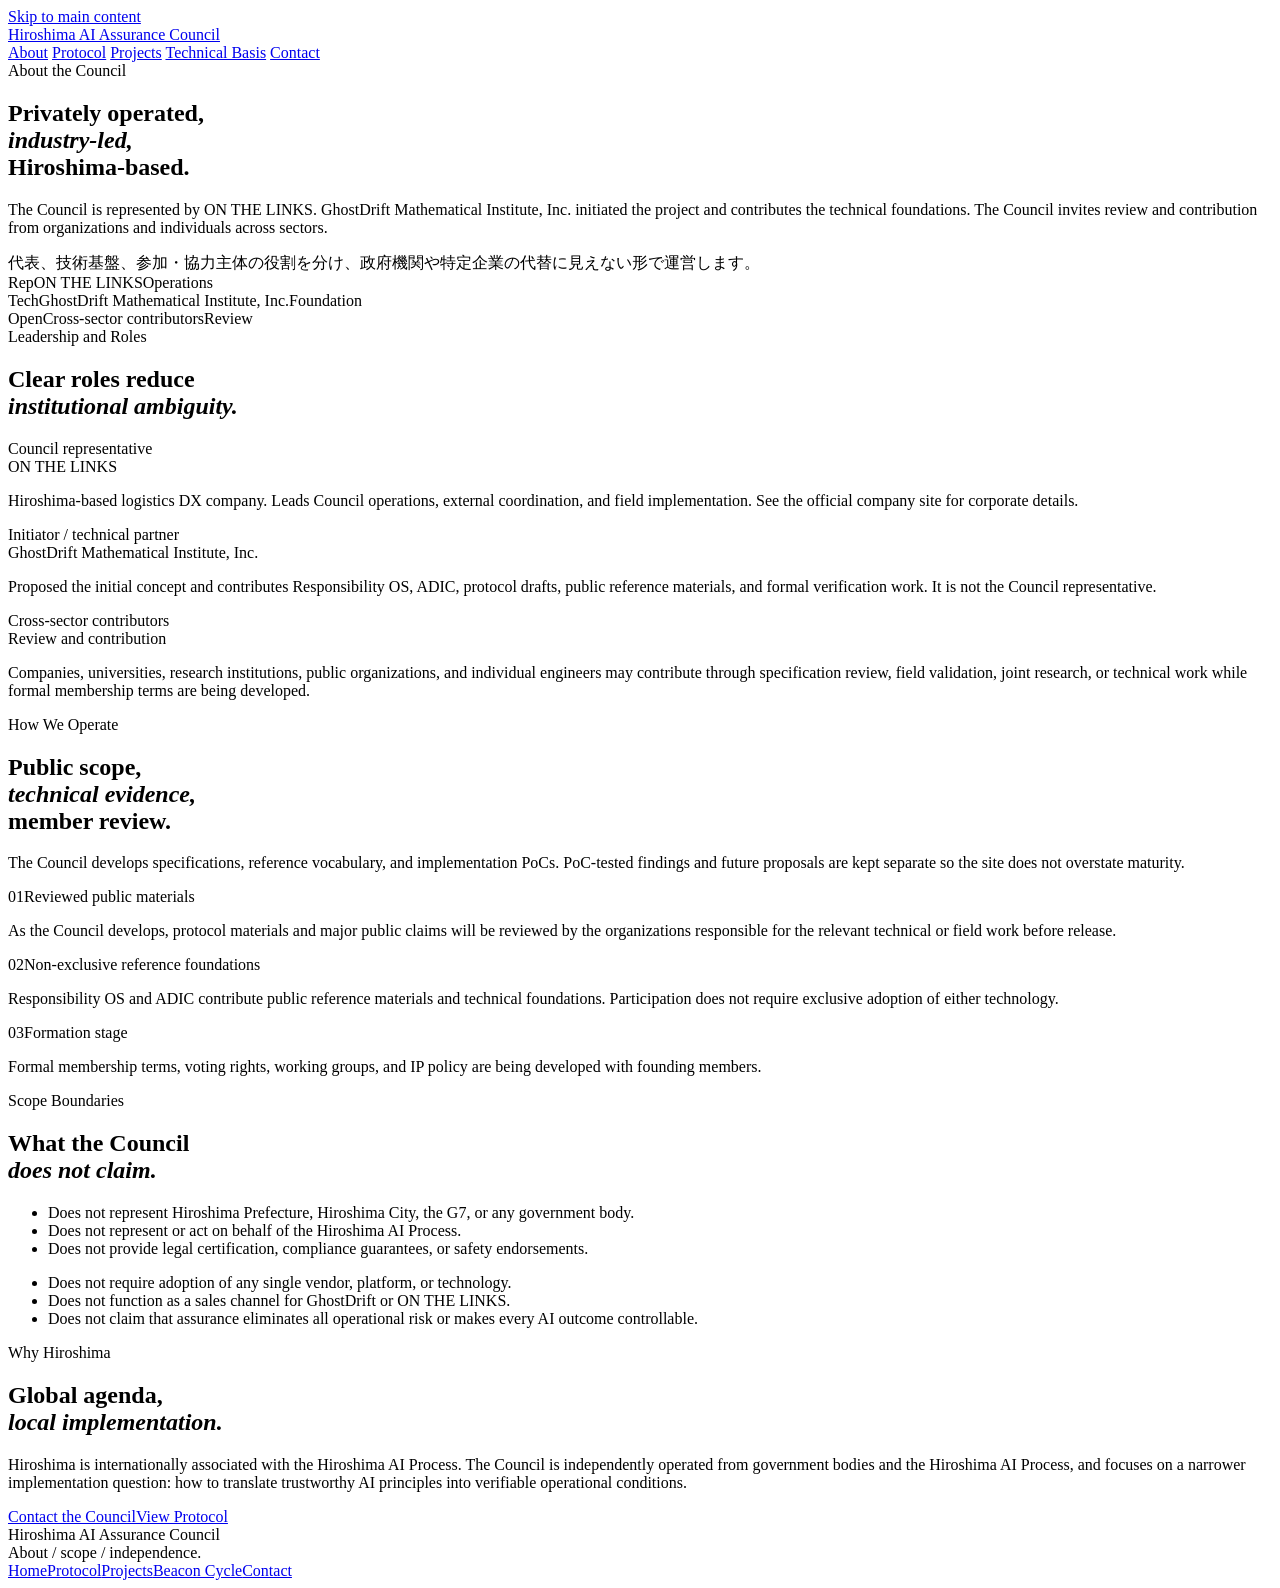
==== commit d926da59: "Add files via upload" ====
--- a/about.html
+++ b/about.html
@@ -11,6 +11,7 @@
 <link rel="preconnect" href="https://fonts.gstatic.com" crossorigin>
 <link href="https://fonts.googleapis.com/css2?family=IBM+Plex+Serif:ital,wght@0,400;0,500;1,400&family=IBM+Plex+Sans:wght@300;400;500;600&family=IBM+Plex+Mono:wght@400;500&display=swap" rel="stylesheet">
 <link rel="stylesheet" href="styles.css">
+<link rel="icon" href="favicon.svg" type="image/svg+xml">
 </head>
 <body>
 <a href="#main" class="skip">Skip to main content</a>
@@ -19,9 +20,9 @@
   <div class="nav-links">
     <a class="active" href="about.html">About</a>
     <a href="protocol.html">Protocol</a>
-    <a href="beacon-cycle.html">Beacon Cycle</a>
-    <a href="index.html#projects">Projects</a>
-    <a class="nav-join" href="contact.html">Join</a>
+    <a href="projects.html">Projects</a>
+    <a href="index.html#technical-evidence">Technical Basis</a>
+    <a class="nav-contact" href="contact.html">Contact</a>
   </div>
 </nav>
 <main id="main">
@@ -29,14 +30,14 @@
     <div class="hero-inner">
       <div>
         <div class="kicker">About the Council</div>
-        <h1>Independent,<br><em>industry-led,</em><br>Hiroshima-based.</h1>
-        <p class="hero-lead">The Council is represented by ON THE LINKS, Inc. GhostDrift Mathematical Institute initiated the project and contributes the technical foundations. Participating members are invited from all sectors.</p>
-        <span class="ja" lang="ja">代表・技術基盤・参加メンバーの役割を分け、特定企業や政府機関の代替に見えない形で運営します。</span>
+        <h1>Privately operated,<br><em>industry-led,</em><br>Hiroshima-based.</h1>
+        <p class="hero-lead">The Council is represented by ON THE LINKS. GhostDrift Mathematical Institute, Inc. initiated the project and contributes the technical foundations. The Council invites review and contribution from organizations and individuals across sectors.</p>
+        <span class="ja" lang="ja">代表、技術基盤、参加・協力主体の役割を分け、政府機関や特定企業の代替に見えない形で運営します。</span>
       </div>
       <div class="signal-panel">
-        <div class="signal-row"><span class="sig-num">Rep</span><span class="sig-title">ON THE LINKS, Inc.</span><span class="sig-state">Operations</span></div>
-        <div class="signal-row"><span class="sig-num">Tech</span><span class="sig-title">GhostDrift Mathematical Institute</span><span class="sig-state">Foundation</span></div>
-        <div class="signal-row"><span class="sig-num">Open</span><span class="sig-title">Members across sectors</span><span class="sig-state">Validation</span></div>
+        <div class="signal-row"><span class="sig-num">Rep</span><span class="sig-title">ON THE LINKS</span><span class="sig-state">Operations</span></div>
+        <div class="signal-row"><span class="sig-num">Tech</span><span class="sig-title">GhostDrift Mathematical Institute, Inc.</span><span class="sig-state">Foundation</span></div>
+        <div class="signal-row"><span class="sig-num">Open</span><span class="sig-title">Cross-sector contributors</span><span class="sig-state">Review</span></div>
       </div>
     </div>
   </section>
@@ -46,9 +47,9 @@
       <div class="label">Leadership and Roles</div>
       <h2>Clear roles reduce<br><em>institutional ambiguity.</em></h2>
       <div class="grid-3">
-        <div class="card brand"><div class="card-meta">Council representative</div><div class="card-title">ON THE LINKS, Inc.</div><p>Hiroshima-based logistics DX company. Leads Council operations, external coordination, and field implementation. Joint patent applicant for the first logistics decision-packet work.</p></div>
-        <div class="card accent"><div class="card-meta">Initiator / technical partner</div><div class="card-title">GhostDrift Mathematical Institute</div><p>Proposed the initial concept and contributes Responsibility OS, ADIC, protocol drafts, open repositories, and formal verification work. It is not the Council representative.</p></div>
-        <div class="card"><div class="card-meta">Participating members</div><div class="card-title">Open to all sectors</div><p>Companies, universities, research institutions, public organizations, and individual engineers may join through specification review, field validation, joint research, or technical contribution.</p></div>
+        <div class="card brand"><div class="card-meta">Council representative</div><div class="card-title">ON THE LINKS</div><p>Hiroshima-based logistics DX company. Leads Council operations, external coordination, and field implementation. See the official company site for corporate details.</p></div>
+        <div class="card accent"><div class="card-meta">Initiator / technical partner</div><div class="card-title">GhostDrift Mathematical Institute, Inc.</div><p>Proposed the initial concept and contributes Responsibility OS, ADIC, protocol drafts, public reference materials, and formal verification work. It is not the Council representative.</p></div>
+        <div class="card"><div class="card-meta">Cross-sector contributors</div><div class="card-title">Review and contribution</div><p>Companies, universities, research institutions, public organizations, and individual engineers may contribute through specification review, field validation, joint research, or technical work while formal membership terms are being developed.</p></div>
       </div>
     </div>
   </section>
@@ -58,11 +59,11 @@
       <div>
         <div class="label">How We Operate</div>
         <h2>Public scope,<br><em>technical evidence,</em><br>member review.</h2>
-        <p class="lead">The Council develops specifications, reference vocabulary, and implementation PoCs. Validated findings and future proposals are kept separate so the site does not overstate maturity.</p>
+        <p class="lead">The Council develops specifications, reference vocabulary, and implementation PoCs. PoC-tested findings and future proposals are kept separate so the site does not overstate maturity.</p>
       </div>
       <div class="row-list">
-        <div class="row"><span class="row-num">01</span><span class="row-name">Reviewed public materials</span><p>Protocol materials and public claims should be reviewed by participating members before release.</p></div>
-        <div class="row"><span class="row-num">02</span><span class="row-name">Open reference technology</span><p>Responsibility OS and ADIC are reference foundations. Participation does not require exclusive adoption of them.</p></div>
+        <div class="row"><span class="row-num">01</span><span class="row-name">Reviewed public materials</span><p>As the Council develops, protocol materials and major public claims will be reviewed by the organizations responsible for the relevant technical or field work before release.</p></div>
+        <div class="row"><span class="row-num">02</span><span class="row-name">Non-exclusive reference foundations</span><p>Responsibility OS and ADIC contribute public reference materials and technical foundations. Participation does not require exclusive adoption of either technology.</p></div>
         <div class="row"><span class="row-num">03</span><span class="row-name">Formation stage</span><p>Formal membership terms, voting rights, working groups, and IP policy are being developed with founding members.</p></div>
       </div>
     </div>
@@ -81,7 +82,7 @@
         <ul>
           <li>Does not require adoption of any single vendor, platform, or technology.</li>
           <li>Does not function as a sales channel for GhostDrift or ON THE LINKS.</li>
-          <li>Does not promise that every AI outcome can be controlled.</li>
+          <li>Does not claim that assurance eliminates all operational risk or makes every AI outcome controllable.</li>
         </ul>
       </div>
     </div>
@@ -94,8 +95,8 @@
         <h2>Global agenda,<br><em>local implementation.</em></h2>
       </div>
       <div>
-        <p class="lead">Hiroshima is internationally associated with the Hiroshima AI Process. The Council is independently operated and focuses on a narrower implementation question: how to translate trustworthy AI principles into verifiable operational conditions.</p>
-        <div class="actions"><a class="btn primary" href="contact.html">Join / Contact</a><a class="btn secondary" href="protocol.html">View Protocol</a></div>
+        <p class="lead">Hiroshima is internationally associated with the Hiroshima AI Process. The Council is independently operated from government bodies and the Hiroshima AI Process, and focuses on a narrower implementation question: how to translate trustworthy AI principles into verifiable operational conditions.</p>
+        <div class="actions"><a class="btn primary" href="contact.html">Contact the Council</a><a class="btn secondary" href="protocol.html">View Protocol</a></div>
       </div>
     </div>
   </section>
@@ -103,7 +104,7 @@
 <footer>
   <div class="wrap footer-grid">
     <div><div class="footer-brand">Hiroshima AI Assurance Council</div><div class="footer-sub">About / scope / independence.</div></div>
-    <div class="footer-links"><a href="index.html">Home</a><a href="protocol.html">Protocol</a><a href="beacon-cycle.html">Beacon Cycle</a><a href="contact.html">Join</a></div>
+    <div class="footer-links"><a href="index.html">Home</a><a href="protocol.html">Protocol</a><a href="projects.html">Projects</a><a href="beacon-cycle.html">Beacon Cycle</a><a href="contact.html">Contact</a></div>
   </div>
 </footer>
 </body>
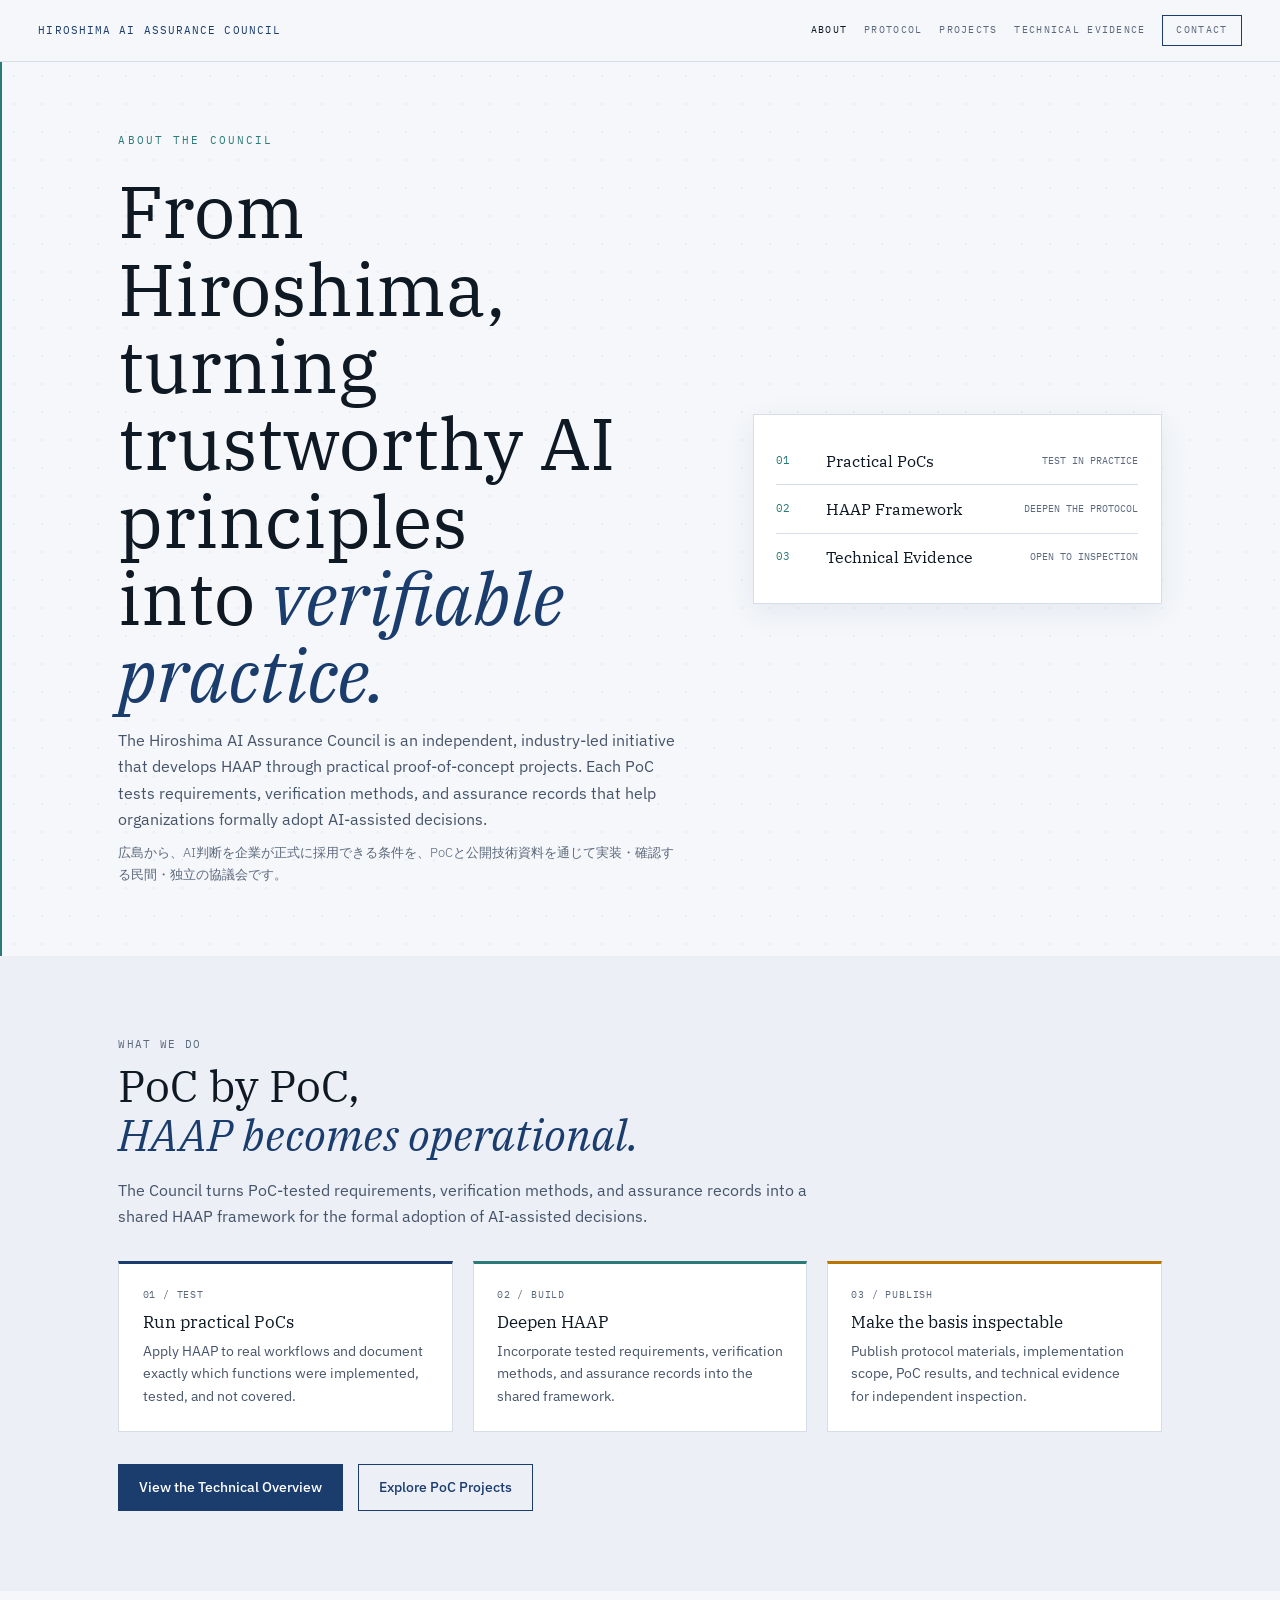
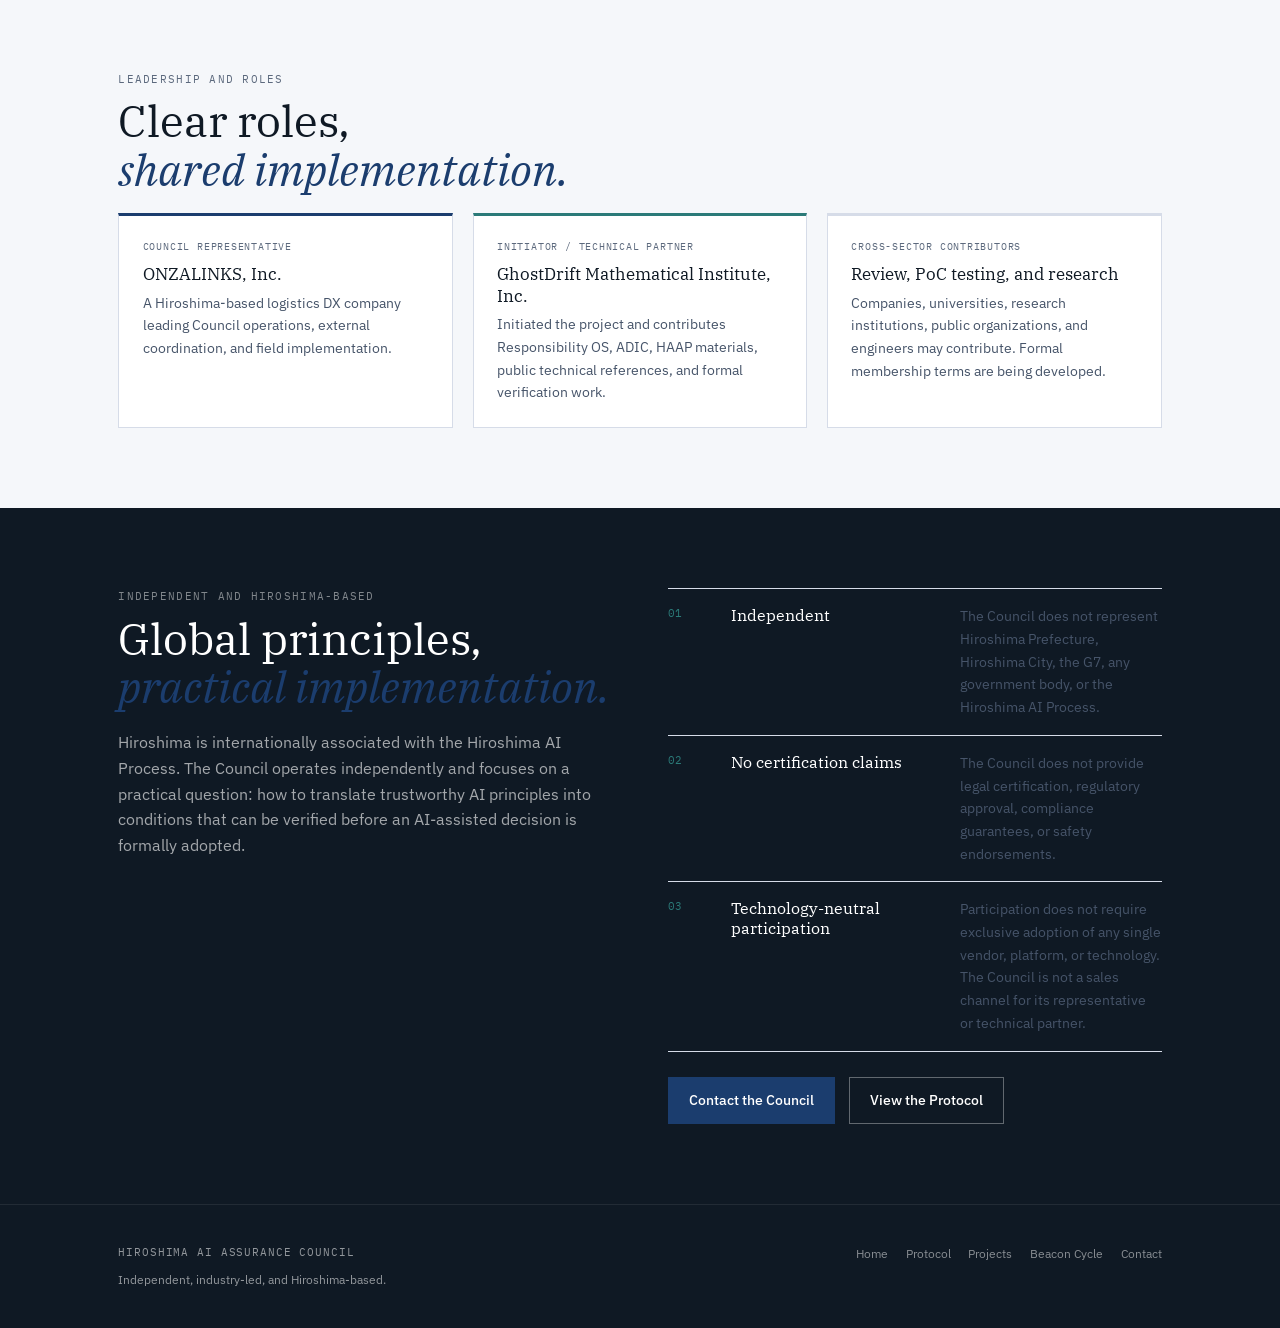
==== commit f6fa8994: "Update about.html" ====
--- a/about.html
+++ b/about.html
@@ -4,8 +4,9 @@
 <meta charset="UTF-8">
 <meta name="viewport" content="width=device-width, initial-scale=1.0">
 <title>About - Hiroshima AI Assurance Council</title>
-<meta name="description" content="Leadership, scope, and independence of the Hiroshima AI Assurance Council.">
+<meta name="description" content="About the Hiroshima AI Assurance Council: an independent, industry-led initiative developing HAAP through practical PoCs and public technical evidence.">
 <meta property="og:title" content="About - Hiroshima AI Assurance Council">
+<meta property="og:description" content="From Hiroshima, turning trustworthy AI principles into verifiable practice.">
 <meta property="og:type" content="website">
 <link rel="preconnect" href="https://fonts.googleapis.com">
 <link rel="preconnect" href="https://fonts.gstatic.com" crossorigin>
@@ -21,69 +22,85 @@
     <a class="active" href="about.html">About</a>
     <a href="protocol.html">Protocol</a>
     <a href="projects.html">Projects</a>
-    <a href="index.html#technical-evidence">Technical Basis</a>
+    <a href="index.html#technical-evidence">Technical Evidence</a>
     <a class="nav-contact" href="contact.html">Contact</a>
   </div>
 </nav>
+
 <main id="main">
   <section class="hero">
     <div class="hero-inner">
       <div>
         <div class="kicker">About the Council</div>
-        <h1>Privately operated,<br><em>industry-led,</em><br>Hiroshima-based.</h1>
-        <p class="hero-lead">The Council is represented by ON THE LINKS. GhostDrift Mathematical Institute, Inc. initiated the project and contributes the technical foundations. The Council invites review and contribution from organizations and individuals across sectors.</p>
-        <span class="ja" lang="ja">代表、技術基盤、参加・協力主体の役割を分け、政府機関や特定企業の代替に見えない形で運営します。</span>
+        <h1>From Hiroshima,<br>turning trustworthy AI principles<br>into <em>verifiable practice.</em></h1>
+        <p class="hero-lead">The Hiroshima AI Assurance Council is an independent, industry-led initiative that develops HAAP through practical proof-of-concept projects. Each PoC tests requirements, verification methods, and assurance records that help organizations formally adopt AI-assisted decisions.</p>
+        <span class="ja" lang="ja">広島から、AI判断を企業が正式に採用できる条件を、PoCと公開技術資料を通じて実装・確認する民間・独立の協議会です。</span>
       </div>
-      <div class="signal-panel">
-        <div class="signal-row"><span class="sig-num">Rep</span><span class="sig-title">ON THE LINKS</span><span class="sig-state">Operations</span></div>
-        <div class="signal-row"><span class="sig-num">Tech</span><span class="sig-title">GhostDrift Mathematical Institute, Inc.</span><span class="sig-state">Foundation</span></div>
-        <div class="signal-row"><span class="sig-num">Open</span><span class="sig-title">Cross-sector contributors</span><span class="sig-state">Review</span></div>
+
+      <div class="signal-panel" aria-label="Council approach">
+        <div class="signal-row"><span class="sig-num">01</span><span class="sig-title">Practical PoCs</span><span class="sig-state">Test in practice</span></div>
+        <div class="signal-row"><span class="sig-num">02</span><span class="sig-title">HAAP Framework</span><span class="sig-state">Deepen the protocol</span></div>
+        <div class="signal-row"><span class="sig-num">03</span><span class="sig-title">Technical Evidence</span><span class="sig-state">Open to inspection</span></div>
       </div>
     </div>
   </section>
 
   <section class="section alt">
     <div class="wrap">
-      <div class="label">Leadership and Roles</div>
-      <h2>Clear roles reduce<br><em>institutional ambiguity.</em></h2>
+      <div class="label">What We Do</div>
+      <h2>PoC by PoC,<br><em>HAAP becomes operational.</em></h2>
+      <p class="lead">The Council turns PoC-tested requirements, verification methods, and assurance records into a shared HAAP framework for the formal adoption of AI-assisted decisions.</p>
+
       <div class="grid-3">
-        <div class="card brand"><div class="card-meta">Council representative</div><div class="card-title">ON THE LINKS</div><p>Hiroshima-based logistics DX company. Leads Council operations, external coordination, and field implementation. See the official company site for corporate details.</p></div>
-        <div class="card accent"><div class="card-meta">Initiator / technical partner</div><div class="card-title">GhostDrift Mathematical Institute, Inc.</div><p>Proposed the initial concept and contributes Responsibility OS, ADIC, protocol drafts, public reference materials, and formal verification work. It is not the Council representative.</p></div>
-        <div class="card"><div class="card-meta">Cross-sector contributors</div><div class="card-title">Review and contribution</div><p>Companies, universities, research institutions, public organizations, and individual engineers may contribute through specification review, field validation, joint research, or technical work while formal membership terms are being developed.</p></div>
+        <div class="card brand">
+          <div class="card-meta">01 / Test</div>
+          <div class="card-title">Run practical PoCs</div>
+          <p>Apply HAAP to real workflows and document exactly which functions were implemented, tested, and not covered.</p>
+        </div>
+
+        <div class="card accent">
+          <div class="card-meta">02 / Build</div>
+          <div class="card-title">Deepen HAAP</div>
+          <p>Incorporate tested requirements, verification methods, and assurance records into the shared framework.</p>
+        </div>
+
+        <div class="card amber">
+          <div class="card-meta">03 / Publish</div>
+          <div class="card-title">Make the basis inspectable</div>
+          <p>Publish protocol materials, implementation scope, PoC results, and technical evidence for independent inspection.</p>
+        </div>
+      </div>
+
+      <div class="actions" style="margin-top:2rem">
+        <a class="btn primary" href="protocol.html">View the Technical Overview</a>
+        <a class="btn secondary" href="projects.html">Explore PoC Projects</a>
       </div>
     </div>
   </section>
 
   <section class="section">
-    <div class="wrap grid-2">
-      <div>
-        <div class="label">How We Operate</div>
-        <h2>Public scope,<br><em>technical evidence,</em><br>member review.</h2>
-        <p class="lead">The Council develops specifications, reference vocabulary, and implementation PoCs. PoC-tested findings and future proposals are kept separate so the site does not overstate maturity.</p>
-      </div>
-      <div class="row-list">
-        <div class="row"><span class="row-num">01</span><span class="row-name">Reviewed public materials</span><p>As the Council develops, protocol materials and major public claims will be reviewed by the organizations responsible for the relevant technical or field work before release.</p></div>
-        <div class="row"><span class="row-num">02</span><span class="row-name">Non-exclusive reference foundations</span><p>Responsibility OS and ADIC contribute public reference materials and technical foundations. Participation does not require exclusive adoption of either technology.</p></div>
-        <div class="row"><span class="row-num">03</span><span class="row-name">Formation stage</span><p>Formal membership terms, voting rights, working groups, and IP policy are being developed with founding members.</p></div>
-      </div>
-    </div>
-  </section>
+    <div class="wrap">
+      <div class="label">Leadership and Roles</div>
+      <h2>Clear roles,<br><em>shared implementation.</em></h2>
 
-  <section class="section alt">
-    <div class="wrap">
-      <div class="label">Scope Boundaries</div>
-      <h2>What the Council<br><em>does not claim.</em></h2>
-      <div class="scope-list">
-        <ul>
-          <li>Does not represent Hiroshima Prefecture, Hiroshima City, the G7, or any government body.</li>
-          <li>Does not represent or act on behalf of the Hiroshima AI Process.</li>
-          <li>Does not provide legal certification, compliance guarantees, or safety endorsements.</li>
-        </ul>
-        <ul>
-          <li>Does not require adoption of any single vendor, platform, or technology.</li>
-          <li>Does not function as a sales channel for GhostDrift or ON THE LINKS.</li>
-          <li>Does not claim that assurance eliminates all operational risk or makes every AI outcome controllable.</li>
-        </ul>
+      <div class="grid-3">
+        <div class="card brand">
+          <div class="card-meta">Council Representative</div>
+          <div class="card-title">ONZALINKS, Inc.</div>
+          <p>A Hiroshima-based logistics DX company leading Council operations, external coordination, and field implementation.</p>
+        </div>
+
+        <div class="card accent">
+          <div class="card-meta">Initiator / Technical Partner</div>
+          <div class="card-title">GhostDrift Mathematical Institute, Inc.</div>
+          <p>Initiated the project and contributes Responsibility OS, ADIC, HAAP materials, public technical references, and formal verification work.</p>
+        </div>
+
+        <div class="card">
+          <div class="card-meta">Cross-Sector Contributors</div>
+          <div class="card-title">Review, PoC testing, and research</div>
+          <p>Companies, universities, research institutions, public organizations, and engineers may contribute. Formal membership terms are being developed.</p>
+        </div>
       </div>
     </div>
   </section>
@@ -91,20 +108,52 @@
   <section class="section dark">
     <div class="wrap grid-2">
       <div>
-        <div class="label">Why Hiroshima</div>
-        <h2>Global agenda,<br><em>local implementation.</em></h2>
+        <div class="label">Independent and Hiroshima-Based</div>
+        <h2>Global principles,<br><em>practical implementation.</em></h2>
+        <p class="lead">Hiroshima is internationally associated with the Hiroshima AI Process. The Council operates independently and focuses on a practical question: how to translate trustworthy AI principles into conditions that can be verified before an AI-assisted decision is formally adopted.</p>
       </div>
-      <div>
-        <p class="lead">Hiroshima is internationally associated with the Hiroshima AI Process. The Council is independently operated from government bodies and the Hiroshima AI Process, and focuses on a narrower implementation question: how to translate trustworthy AI principles into verifiable operational conditions.</p>
-        <div class="actions"><a class="btn primary" href="contact.html">Contact the Council</a><a class="btn secondary" href="protocol.html">View Protocol</a></div>
+
+      <div class="row-list">
+        <div class="row">
+          <span class="row-num">01</span>
+          <span class="row-name">Independent</span>
+          <p>The Council does not represent Hiroshima Prefecture, Hiroshima City, the G7, any government body, or the Hiroshima AI Process.</p>
+        </div>
+
+        <div class="row">
+          <span class="row-num">02</span>
+          <span class="row-name">No certification claims</span>
+          <p>The Council does not provide legal certification, regulatory approval, compliance guarantees, or safety endorsements.</p>
+        </div>
+
+        <div class="row">
+          <span class="row-num">03</span>
+          <span class="row-name">Technology-neutral participation</span>
+          <p>Participation does not require exclusive adoption of any single vendor, platform, or technology. The Council is not a sales channel for its representative or technical partner.</p>
+        </div>
+
+        <div class="actions" style="margin-top:1.6rem">
+          <a class="btn primary" href="contact.html">Contact the Council</a>
+          <a class="btn secondary" href="protocol.html">View the Protocol</a>
+        </div>
       </div>
     </div>
   </section>
 </main>
+
 <footer>
   <div class="wrap footer-grid">
-    <div><div class="footer-brand">Hiroshima AI Assurance Council</div><div class="footer-sub">About / scope / independence.</div></div>
-    <div class="footer-links"><a href="index.html">Home</a><a href="protocol.html">Protocol</a><a href="projects.html">Projects</a><a href="beacon-cycle.html">Beacon Cycle</a><a href="contact.html">Contact</a></div>
+    <div>
+      <div class="footer-brand">Hiroshima AI Assurance Council</div>
+      <div class="footer-sub">Independent, industry-led, and Hiroshima-based.</div>
+    </div>
+    <div class="footer-links">
+      <a href="index.html">Home</a>
+      <a href="protocol.html">Protocol</a>
+      <a href="projects.html">Projects</a>
+      <a href="beacon-cycle.html">Beacon Cycle</a>
+      <a href="contact.html">Contact</a>
+    </div>
   </div>
 </footer>
 </body>
--- a/styles.css
+++ b/styles.css
@@ -0,0 +1,130 @@
+:root{
+  --bg:#f5f7fa;
+  --bg-alt:#eceff5;
+  --ink:#0f1924;
+  --ink-mid:#465469;
+  --ink-soft:#5c697d;
+  --brand:#1b3d6e;
+  --accent:#2b7a78;
+  --amber:#b87500;
+  --rule:#d6dce8;
+  --white:#fff;
+  --dark:#0f1924;
+  --serif:"IBM Plex Serif",Georgia,serif;
+  --sans:"IBM Plex Sans",system-ui,-apple-system,BlinkMacSystemFont,"Segoe UI",sans-serif;
+  --mono:"IBM Plex Mono",ui-monospace,SFMono-Regular,Consolas,monospace;
+}
+*{box-sizing:border-box}
+html{scroll-behavior:smooth}
+body{margin:0;background:var(--bg);color:var(--ink);font-family:var(--sans);line-height:1.65;-webkit-font-smoothing:antialiased}
+a{color:inherit;text-decoration:none}
+img{max-width:100%;display:block}
+a:focus-visible,
+button:focus-visible,
+.table-wrap:focus-visible{
+  outline:2px solid var(--accent);
+  outline-offset:3px;
+}
+section[id]{scroll-margin-top:84px}
+.visually-hidden{position:absolute;width:1px;height:1px;padding:0;margin:-1px;overflow:hidden;clip:rect(0,0,0,0);white-space:nowrap;border:0}
+.skip{position:absolute;left:0;top:-100%;z-index:999;background:var(--accent);color:var(--white);padding:.55rem 1rem}
+.skip:focus{top:0}
+.site-nav{position:fixed;inset:0 0 auto 0;z-index:100;height:62px;display:flex;align-items:center;justify-content:space-between;gap:1.4rem;padding:0 2.4rem;background:rgba(245,247,250,.96);backdrop-filter:blur(14px);border-bottom:1px solid var(--rule)}
+.site-brand{font-family:var(--mono);font-size:.68rem;letter-spacing:.1em;text-transform:uppercase;color:var(--brand);white-space:nowrap}
+.nav-links{display:flex;align-items:center;gap:1.05rem;flex-wrap:wrap;justify-content:flex-end}
+.nav-links a{font-family:var(--mono);font-size:.62rem;letter-spacing:.13em;text-transform:uppercase;color:var(--ink-soft)}
+.nav-links a:hover,.nav-links a:focus{color:var(--accent)}
+.nav-links .active{color:var(--ink)}
+.nav-contact{border:1px solid var(--brand);color:var(--brand);padding:.42rem .82rem}
+.nav-contact:hover,.nav-contact:focus{background:var(--brand);color:var(--white)}
+main{padding-top:62px}
+.hero{position:relative;min-height:calc(100svh - 62px);display:flex;align-items:center;background-color:var(--bg);background-image:radial-gradient(circle,rgba(27,61,110,.055) 1px,transparent 1px);background-size:28px 28px}
+.hero:before{content:"";position:absolute;left:0;top:0;bottom:0;width:2px;background:var(--accent)}
+.hero-inner{position:relative;z-index:1;width:100%;max-width:1120px;margin:0 auto;padding:4.4rem 2.4rem;display:grid;grid-template-columns:minmax(0,1.1fr) minmax(300px,.8fr);gap:4.5rem;align-items:center}
+.hero.hero-compact{min-height:auto}
+.hero.hero-compact .hero-inner{padding-top:6.5rem;padding-bottom:6.5rem}
+.hero-inner.hero-inner-single{grid-template-columns:minmax(0,760px)}
+.kicker{font-family:var(--mono);font-size:.66rem;letter-spacing:.2em;text-transform:uppercase;color:var(--accent);margin-bottom:1.4rem}
+h1,h2,h3,p{margin-top:0}
+h1{font-family:var(--serif);font-weight:400;font-size:clamp(2.5rem,5.7vw,4.75rem);line-height:1.06;letter-spacing:0;margin-bottom:.85rem}
+h1 em,h2 em{font-style:italic;color:var(--brand)}
+.hero-lead{font-size:1rem;color:var(--ink-mid);max-width:620px;margin-bottom:.6rem}
+.ja{display:block;font-size:.82em;color:var(--ink-soft);font-weight:300;margin-top:.25rem}
+.hero-note{border-left:2px solid var(--accent);background:rgba(43,122,120,.09);padding:.8rem 1rem;color:var(--ink-mid);font-size:.86rem;max-width:610px;margin:1.4rem 0 2rem}
+.actions{display:flex;gap:.9rem;flex-wrap:wrap}
+.btn{display:inline-flex;align-items:center;justify-content:center;gap:.35rem;min-height:44px;padding:.7rem 1.25rem;border:1px solid var(--brand);font-weight:500;font-size:.86rem}
+.btn.primary{background:var(--brand);color:var(--white)}
+.btn.primary:hover,.btn.primary:focus{background:var(--accent);border-color:var(--accent)}
+.btn.secondary{color:var(--brand)}
+.btn.secondary:hover,.btn.secondary:focus{background:var(--brand);color:var(--white)}
+.dark .btn.secondary{border-color:rgba(255,255,255,.34);color:var(--white)}
+.dark .btn.secondary:hover,.dark .btn.secondary:focus{border-color:var(--accent);background:rgba(43,122,120,.22);color:var(--white)}
+.signal-panel{border:1px solid var(--rule);background:var(--white);padding:1.4rem;box-shadow:0 8px 28px rgba(27,61,110,.08)}
+.signal-row{display:grid;grid-template-columns:34px 1fr auto;gap:1rem;align-items:center;padding:.85rem 0;border-top:1px solid var(--rule)}
+.signal-row:first-child{border-top:0}
+.sig-num{font-family:var(--mono);font-size:.68rem;color:var(--accent)}
+.sig-title{font-family:var(--serif);font-size:1rem;line-height:1.25}
+.sig-state{font-family:var(--mono);font-size:.62rem;color:var(--ink-soft);text-transform:uppercase}
+.section{padding:5rem 0}
+.section.alt{background:var(--bg-alt)}
+.section.dark{background:var(--dark);color:var(--white)}
+.wrap{max-width:1120px;margin:0 auto;padding:0 2.4rem}
+.label{font-family:var(--mono);font-size:.66rem;letter-spacing:.12em;text-transform:uppercase;color:var(--ink-soft);margin-bottom:.55rem}
+.dark .label{color:rgba(255,255,255,.48)}
+h2{font-family:var(--serif);font-weight:400;font-size:clamp(1.8rem,3.4vw,2.75rem);line-height:1.12;margin-bottom:1.15rem}
+.lead{font-size:.97rem;color:var(--ink-mid);max-width:720px;margin-bottom:2rem}
+.dark .lead{color:rgba(255,255,255,.62)}
+.grid-2{display:grid;grid-template-columns:1fr 1fr;gap:3.5rem;align-items:start}
+.grid-3{display:grid;grid-template-columns:repeat(3,minmax(0,1fr));gap:1.25rem}
+.card{min-width:0;white-space:normal;overflow-wrap:break-word;background:var(--white);border:1px solid var(--rule);padding:1.45rem;border-top:3px solid var(--rule)}
+.card.accent{border-top-color:var(--accent)}
+.card.brand{border-top-color:var(--brand)}
+.card.amber{border-top-color:var(--amber)}
+.card-title{font-family:var(--serif);font-size:1.08rem;line-height:1.25;margin-bottom:.45rem}
+.card-meta{font-family:var(--mono);font-size:.62rem;letter-spacing:.08em;text-transform:uppercase;color:var(--ink-soft);margin-bottom:.45rem}
+.card p,.row p{font-size:.86rem;color:var(--ink-mid);margin-bottom:0}
+.row-list{border-top:1px solid var(--rule)}
+.row{display:grid;grid-template-columns:44px 210px 1fr;gap:1.2rem;padding:1rem 0;border-bottom:1px solid var(--rule)}
+.row-num{font-family:var(--mono);font-size:.66rem;color:var(--accent)}
+.row-name{font-family:var(--serif);font-size:1rem;line-height:1.25}
+.note{border-left:2px solid var(--rule);padding:.85rem 1rem;color:var(--ink-soft);font-size:.85rem}
+.dark .note{color:rgba(255,255,255,.48);border-left-color:rgba(255,255,255,.16)}
+.scope-list{display:grid;grid-template-columns:1fr 1fr;gap:2rem}
+.scope-list ul{margin:0;padding:0;list-style:none;border-top:1px solid var(--rule)}
+.scope-list li{padding:.72rem 0;border-bottom:1px solid var(--rule);font-size:.88rem;color:var(--ink-mid)}
+.dark-card{border:1px solid rgba(255,255,255,.12);background:rgba(255,255,255,.04);padding:1.5rem}
+.dark-card p{color:rgba(255,255,255,.62);font-size:.88rem}
+.contact-card{border:1px solid rgba(255,255,255,.12);background:rgba(255,255,255,.04);padding:1.6rem}
+.contact-card a{color:#7cc8c3;text-decoration:underline;text-underline-offset:3px}
+.evidence-links{display:grid;grid-template-columns:repeat(3,minmax(0,1fr));gap:1px;background:var(--rule);border:1px solid var(--rule)}
+.evidence-link{min-width:0;background:var(--white);padding:1.15rem}
+.evidence-link a{color:var(--brand);text-decoration:underline;text-underline-offset:3px;font-weight:500}
+.evidence-link p{margin:.45rem 0 0;font-size:.82rem;color:var(--ink-mid)}
+.diagram-card{background:var(--white);border:1px solid var(--rule);padding:1.4rem;box-shadow:0 8px 28px rgba(27,61,110,.08)}
+.table-wrap{overflow-x:auto}
+.table-wrap table{min-width:680px}
+table{width:100%;border-collapse:collapse}
+th{font-family:var(--mono);font-size:.65rem;letter-spacing:.08em;text-transform:uppercase;color:var(--ink-soft);text-align:left;border-bottom:2px solid var(--rule);padding:.65rem .8rem .65rem 0;white-space:nowrap}
+td{font-size:.86rem;color:var(--ink-mid);border-bottom:1px solid var(--rule);padding:.85rem .8rem .85rem 0;vertical-align:top}
+footer{background:var(--dark);color:rgba(255,255,255,.55);padding:2.4rem 0;border-top:1px solid rgba(255,255,255,.08)}
+.footer-grid{display:flex;justify-content:space-between;gap:2rem;align-items:flex-start;flex-wrap:wrap}
+.footer-brand{font-family:var(--mono);font-size:.68rem;letter-spacing:.08em;text-transform:uppercase;margin-bottom:.5rem}
+.footer-sub{font-size:.76rem;max-width:440px}
+.footer-links{display:flex;gap:1.1rem;flex-wrap:wrap;justify-content:flex-end}
+.footer-links a{font-size:.76rem;color:rgba(255,255,255,.5)}
+.footer-links a:hover,.footer-links a:focus{color:#7cc8c3}
+@media(max-width:920px){
+  .site-nav{position:sticky;top:0;left:auto;right:auto;bottom:auto;height:auto;min-height:0;padding:.7rem 1.2rem 0;align-items:flex-start;flex-direction:column;gap:.45rem}
+  main{padding-top:0}
+  .nav-links{width:100%;flex-wrap:nowrap;justify-content:flex-start;gap:1rem;overflow-x:auto;scrollbar-width:thin;padding-bottom:.55rem}
+  .nav-links a{display:inline-flex;align-items:center;min-height:40px;white-space:nowrap;flex:0 0 auto}
+  .hero{min-height:auto}
+  .hero-inner,.grid-2,.scope-list{grid-template-columns:1fr;gap:2rem}
+  .grid-3{grid-template-columns:1fr}
+  .evidence-links{grid-template-columns:1fr}
+  .row{grid-template-columns:36px 1fr;gap:.75rem}
+  .row p{grid-column:2}
+  .wrap,.hero-inner{padding-left:1.4rem;padding-right:1.4rem}
+  section[id]{scroll-margin-top:120px}
+}
+@media(prefers-reduced-motion:reduce){html{scroll-behavior:auto}}
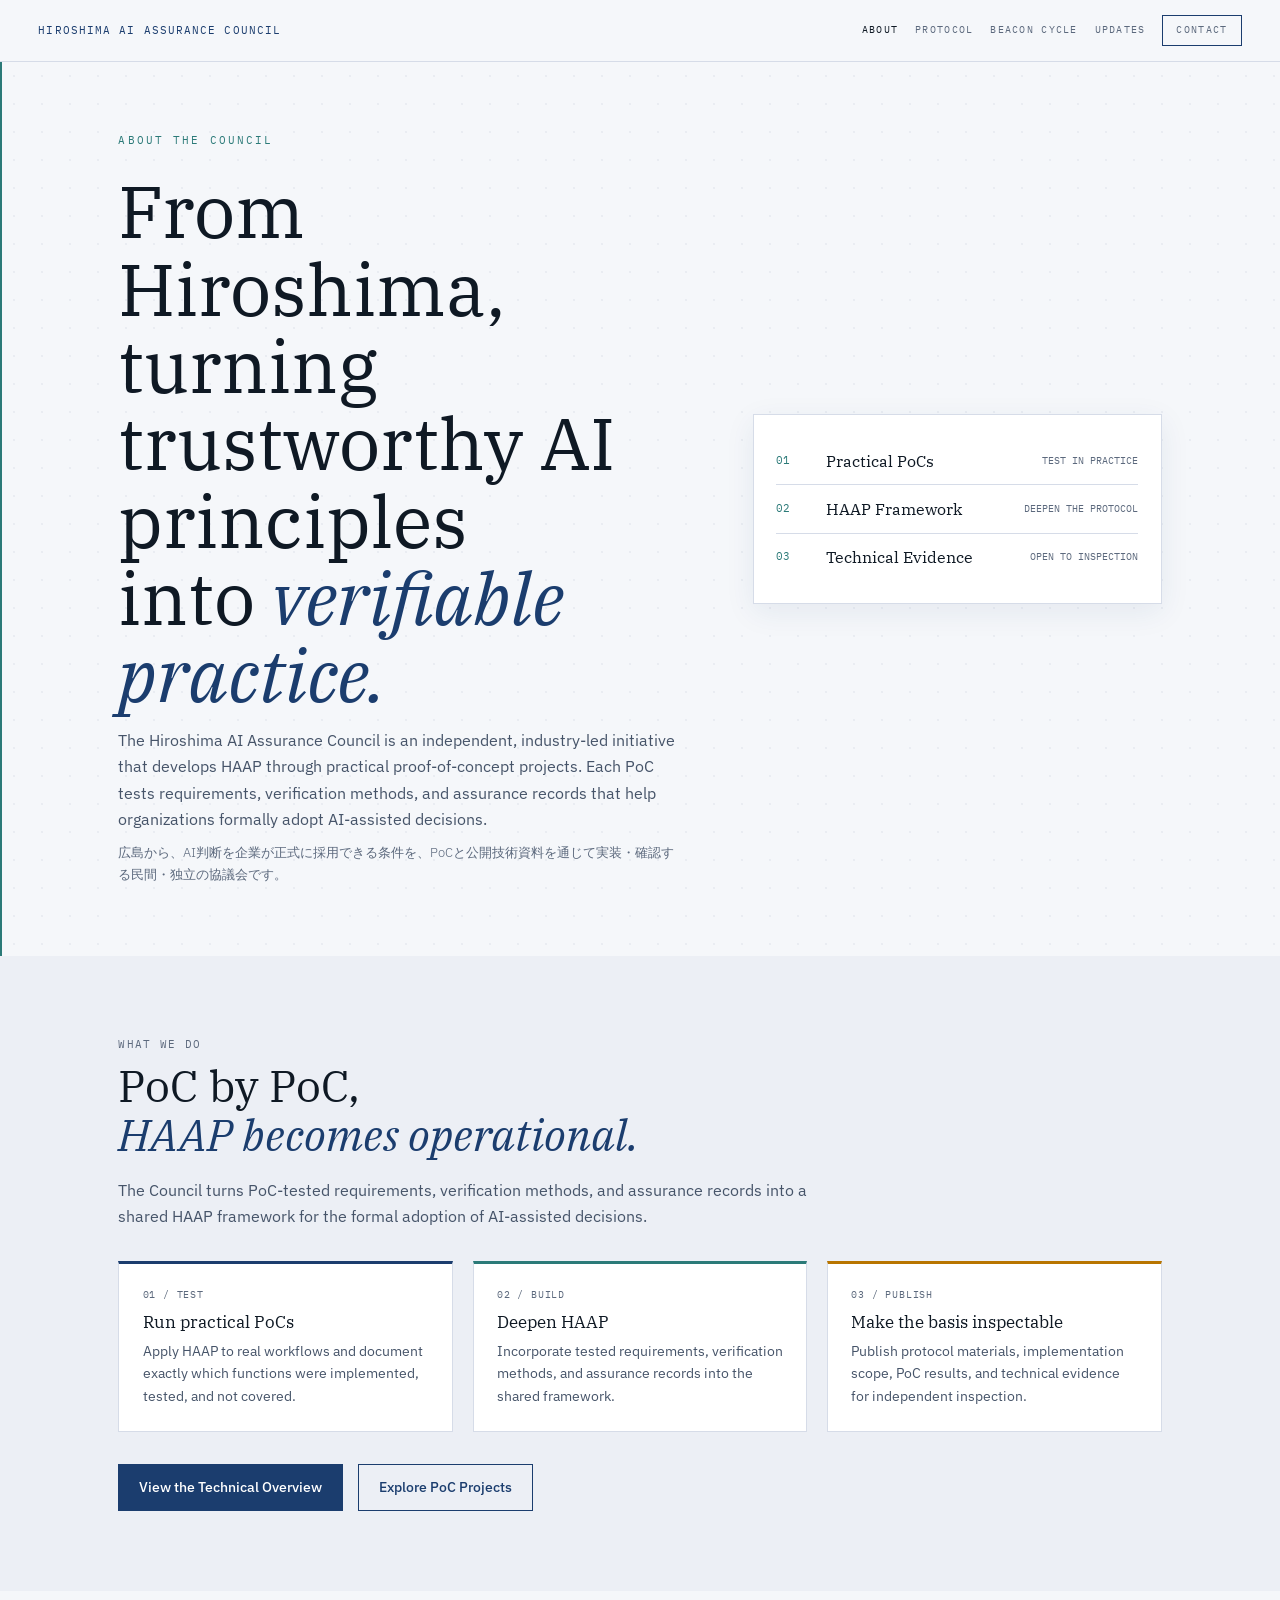
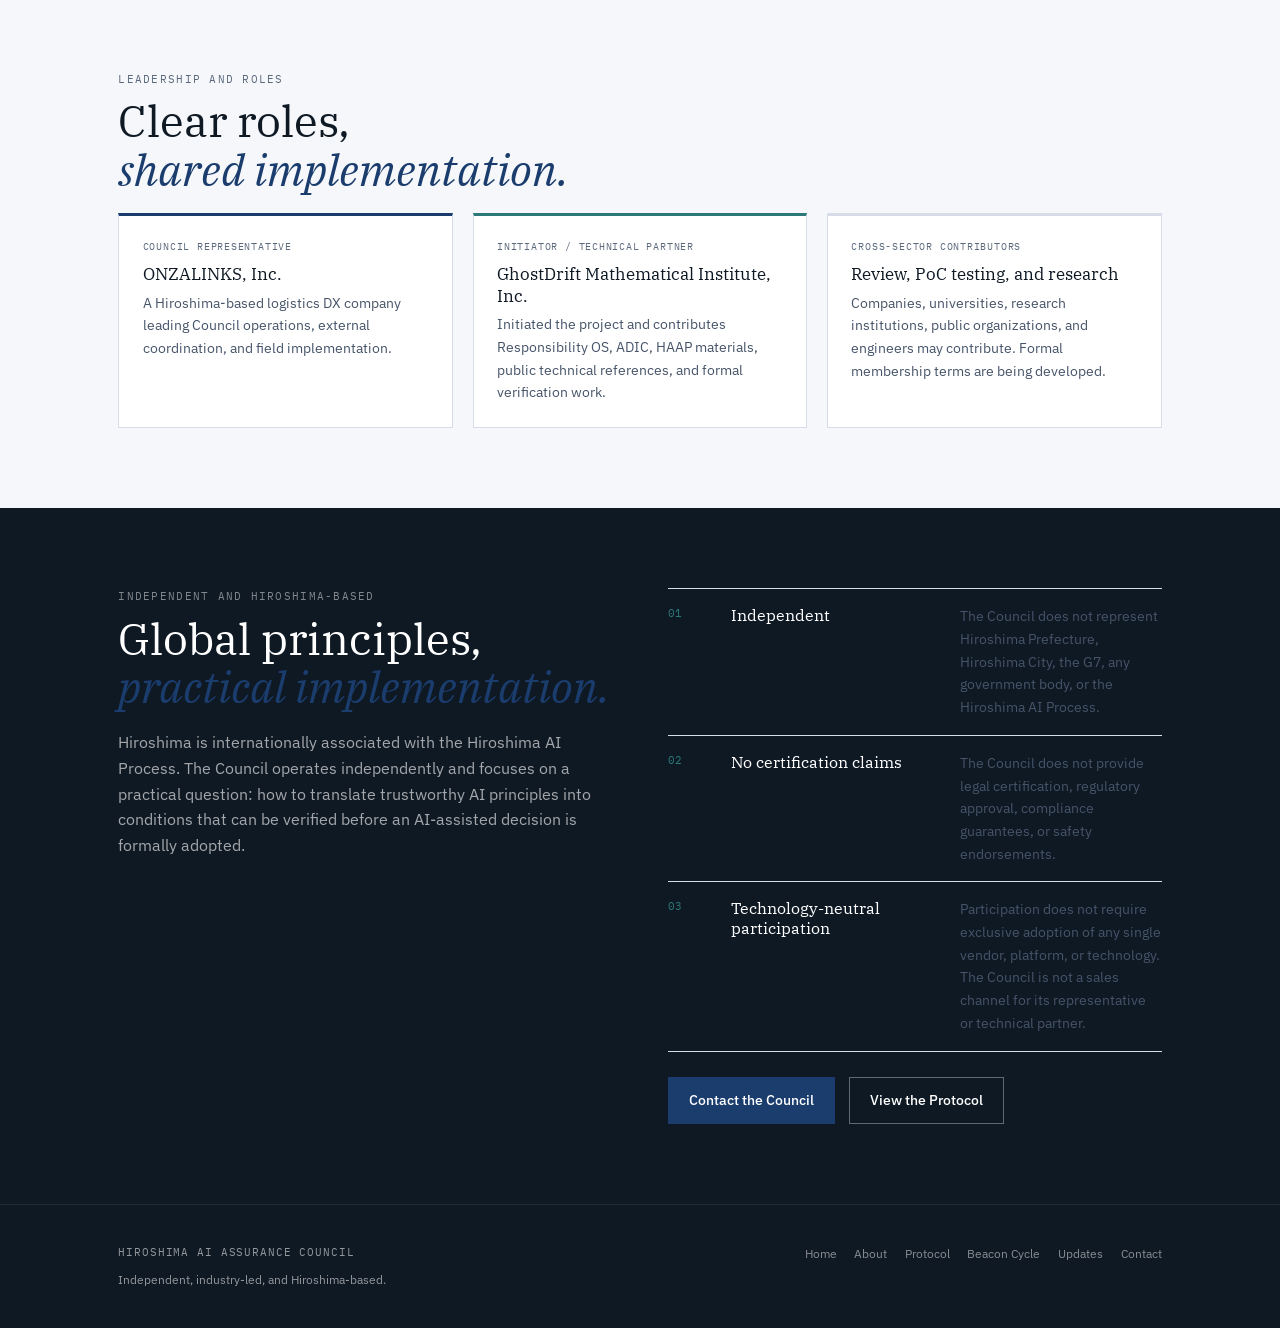
==== commit 3e314f52: "Update about.html" ====
--- a/about.html
+++ b/about.html
@@ -21,8 +21,8 @@
   <div class="nav-links">
     <a class="active" href="about.html">About</a>
     <a href="protocol.html">Protocol</a>
-    <a href="projects.html">Projects</a>
-    <a href="index.html#technical-evidence">Technical Evidence</a>
+    <a href="beacon-cycle.html">Beacon Cycle</a>
+    <a href="updates.html">Updates</a>
     <a class="nav-contact" href="contact.html">Contact</a>
   </div>
 </nav>
@@ -73,7 +73,7 @@
 
       <div class="actions" style="margin-top:2rem">
         <a class="btn primary" href="protocol.html">View the Technical Overview</a>
-        <a class="btn secondary" href="projects.html">Explore PoC Projects</a>
+        <a class="btn secondary" href="updates.html">Explore PoC Projects</a>
       </div>
     </div>
   </section>
@@ -149,9 +149,10 @@
     </div>
     <div class="footer-links">
       <a href="index.html">Home</a>
+      <a href="about.html">About</a>
       <a href="protocol.html">Protocol</a>
-      <a href="projects.html">Projects</a>
       <a href="beacon-cycle.html">Beacon Cycle</a>
+      <a href="updates.html">Updates</a>
       <a href="contact.html">Contact</a>
     </div>
   </div>
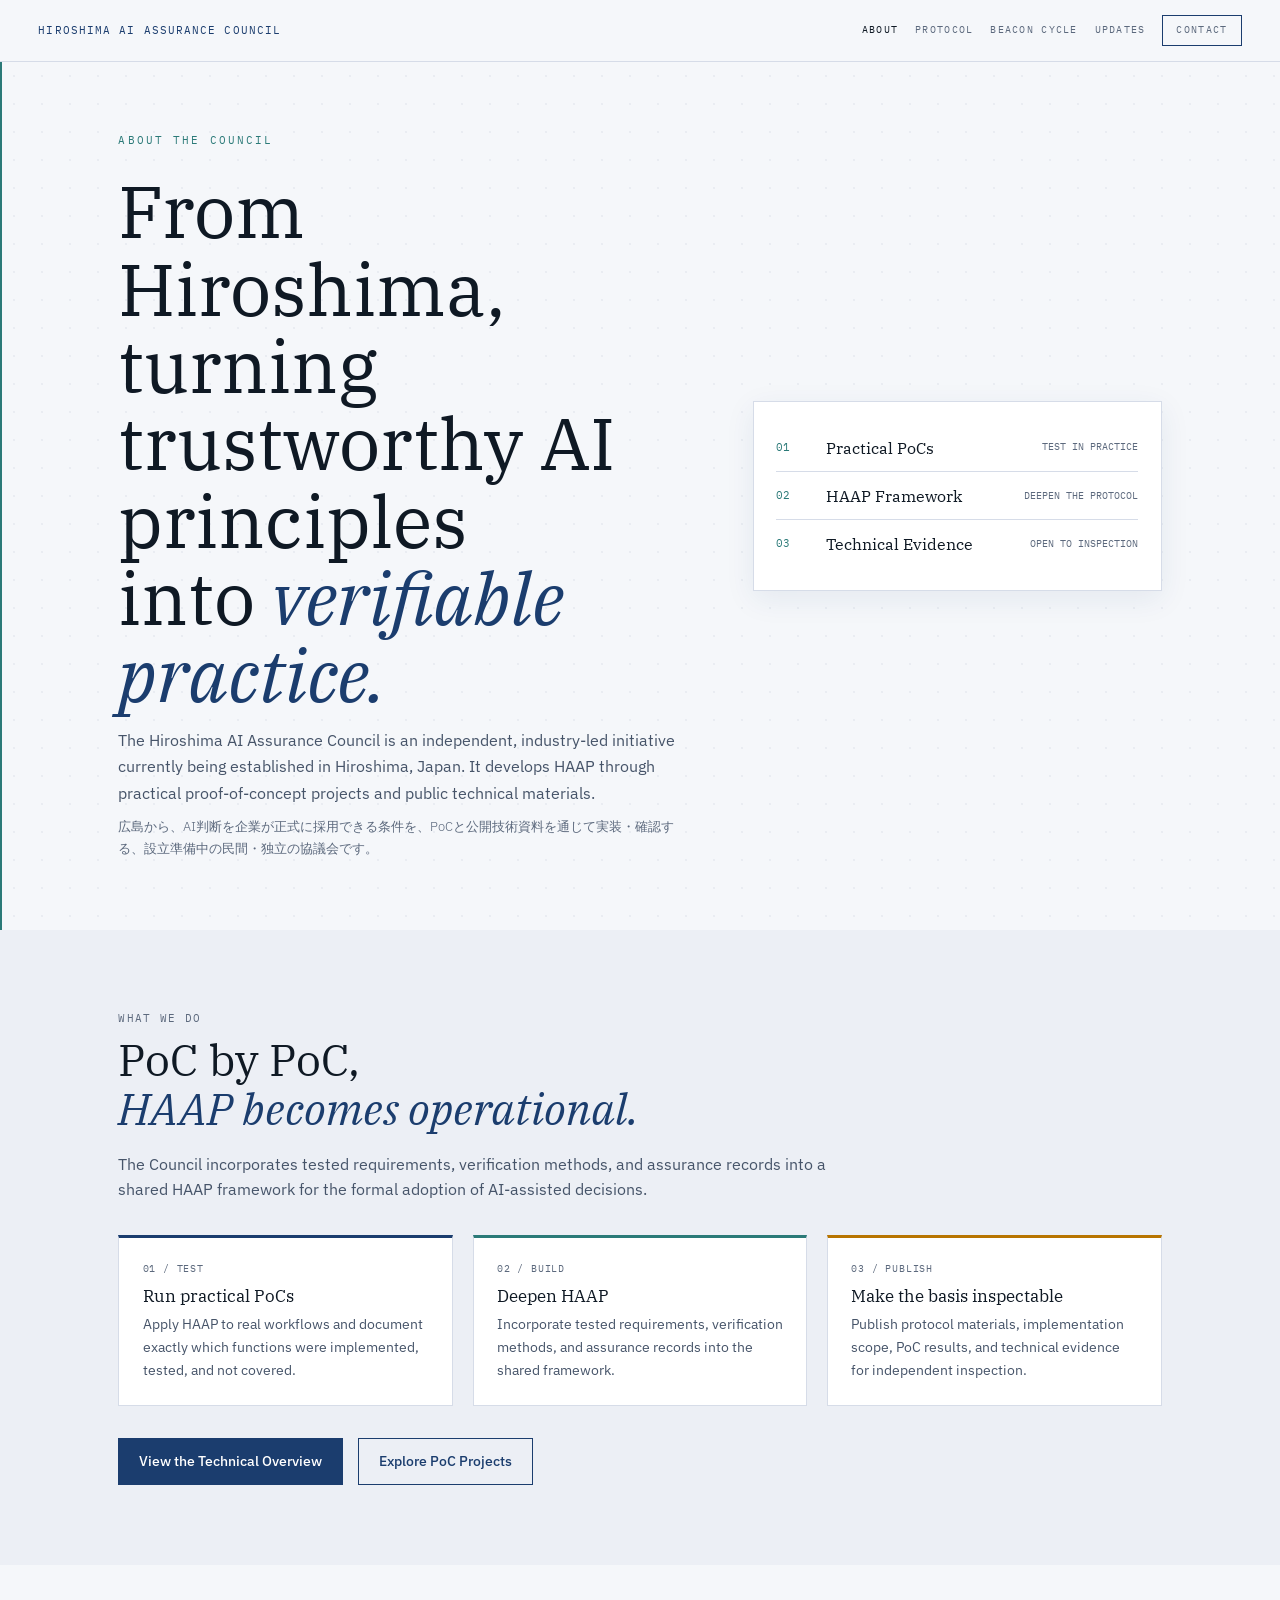
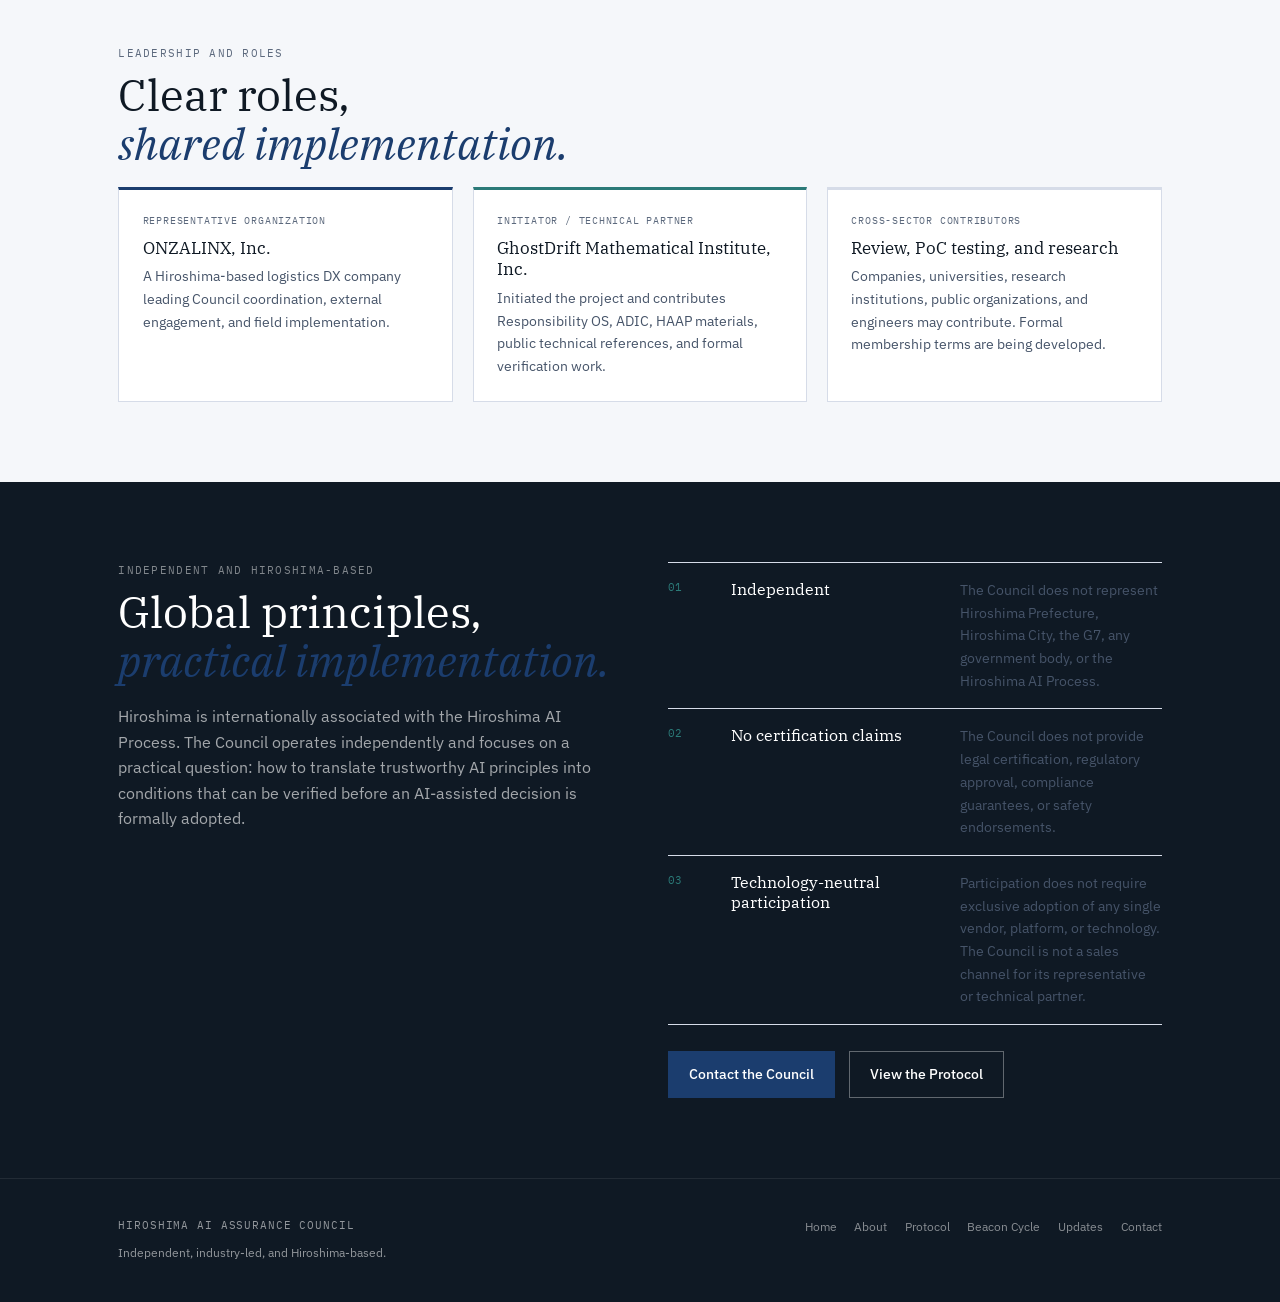
==== commit 4cedd140: "Update about.html" ====
--- a/about.html
+++ b/about.html
@@ -19,7 +19,7 @@
 <nav class="site-nav" aria-label="Primary navigation">
   <a class="site-brand" href="index.html">Hiroshima AI Assurance Council</a>
   <div class="nav-links">
-    <a class="active" href="about.html">About</a>
+    <a class="active" href="about.html" aria-current="page">About</a>
     <a href="protocol.html">Protocol</a>
     <a href="beacon-cycle.html">Beacon Cycle</a>
     <a href="updates.html">Updates</a>
@@ -33,11 +33,11 @@
       <div>
         <div class="kicker">About the Council</div>
         <h1>From Hiroshima,<br>turning trustworthy AI principles<br>into <em>verifiable practice.</em></h1>
-        <p class="hero-lead">The Hiroshima AI Assurance Council is an independent, industry-led initiative that develops HAAP through practical proof-of-concept projects. Each PoC tests requirements, verification methods, and assurance records that help organizations formally adopt AI-assisted decisions.</p>
-        <span class="ja" lang="ja">広島から、AI判断を企業が正式に採用できる条件を、PoCと公開技術資料を通じて実装・確認する民間・独立の協議会です。</span>
+        <p class="hero-lead">The Hiroshima AI Assurance Council is an independent, industry-led initiative currently being established in Hiroshima, Japan. It develops HAAP through practical proof-of-concept projects and public technical materials.</p>
+        <span class="ja" lang="ja">広島から、AI判断を企業が正式に採用できる条件を、PoCと公開技術資料を通じて実装・確認する、設立準備中の民間・独立の協議会です。</span>
       </div>
 
-      <div class="signal-panel" aria-label="Council approach">
+      <div class="signal-panel" role="group" aria-label="Council approach">
         <div class="signal-row"><span class="sig-num">01</span><span class="sig-title">Practical PoCs</span><span class="sig-state">Test in practice</span></div>
         <div class="signal-row"><span class="sig-num">02</span><span class="sig-title">HAAP Framework</span><span class="sig-state">Deepen the protocol</span></div>
         <div class="signal-row"><span class="sig-num">03</span><span class="sig-title">Technical Evidence</span><span class="sig-state">Open to inspection</span></div>
@@ -49,7 +49,7 @@
     <div class="wrap">
       <div class="label">What We Do</div>
       <h2>PoC by PoC,<br><em>HAAP becomes operational.</em></h2>
-      <p class="lead">The Council turns PoC-tested requirements, verification methods, and assurance records into a shared HAAP framework for the formal adoption of AI-assisted decisions.</p>
+      <p class="lead">The Council incorporates tested requirements, verification methods, and assurance records into a shared HAAP framework for the formal adoption of AI-assisted decisions.</p>
 
       <div class="grid-3">
         <div class="card brand">
@@ -85,9 +85,9 @@
 
       <div class="grid-3">
         <div class="card brand">
-          <div class="card-meta">Council Representative</div>
-          <div class="card-title">ONZALINKS, Inc.</div>
-          <p>A Hiroshima-based logistics DX company leading Council operations, external coordination, and field implementation.</p>
+          <div class="card-meta">Representative Organization</div>
+          <div class="card-title">ONZALINX, Inc.</div>
+          <p>A Hiroshima-based logistics DX company leading Council coordination, external engagement, and field implementation.</p>
         </div>
 
         <div class="card accent">
